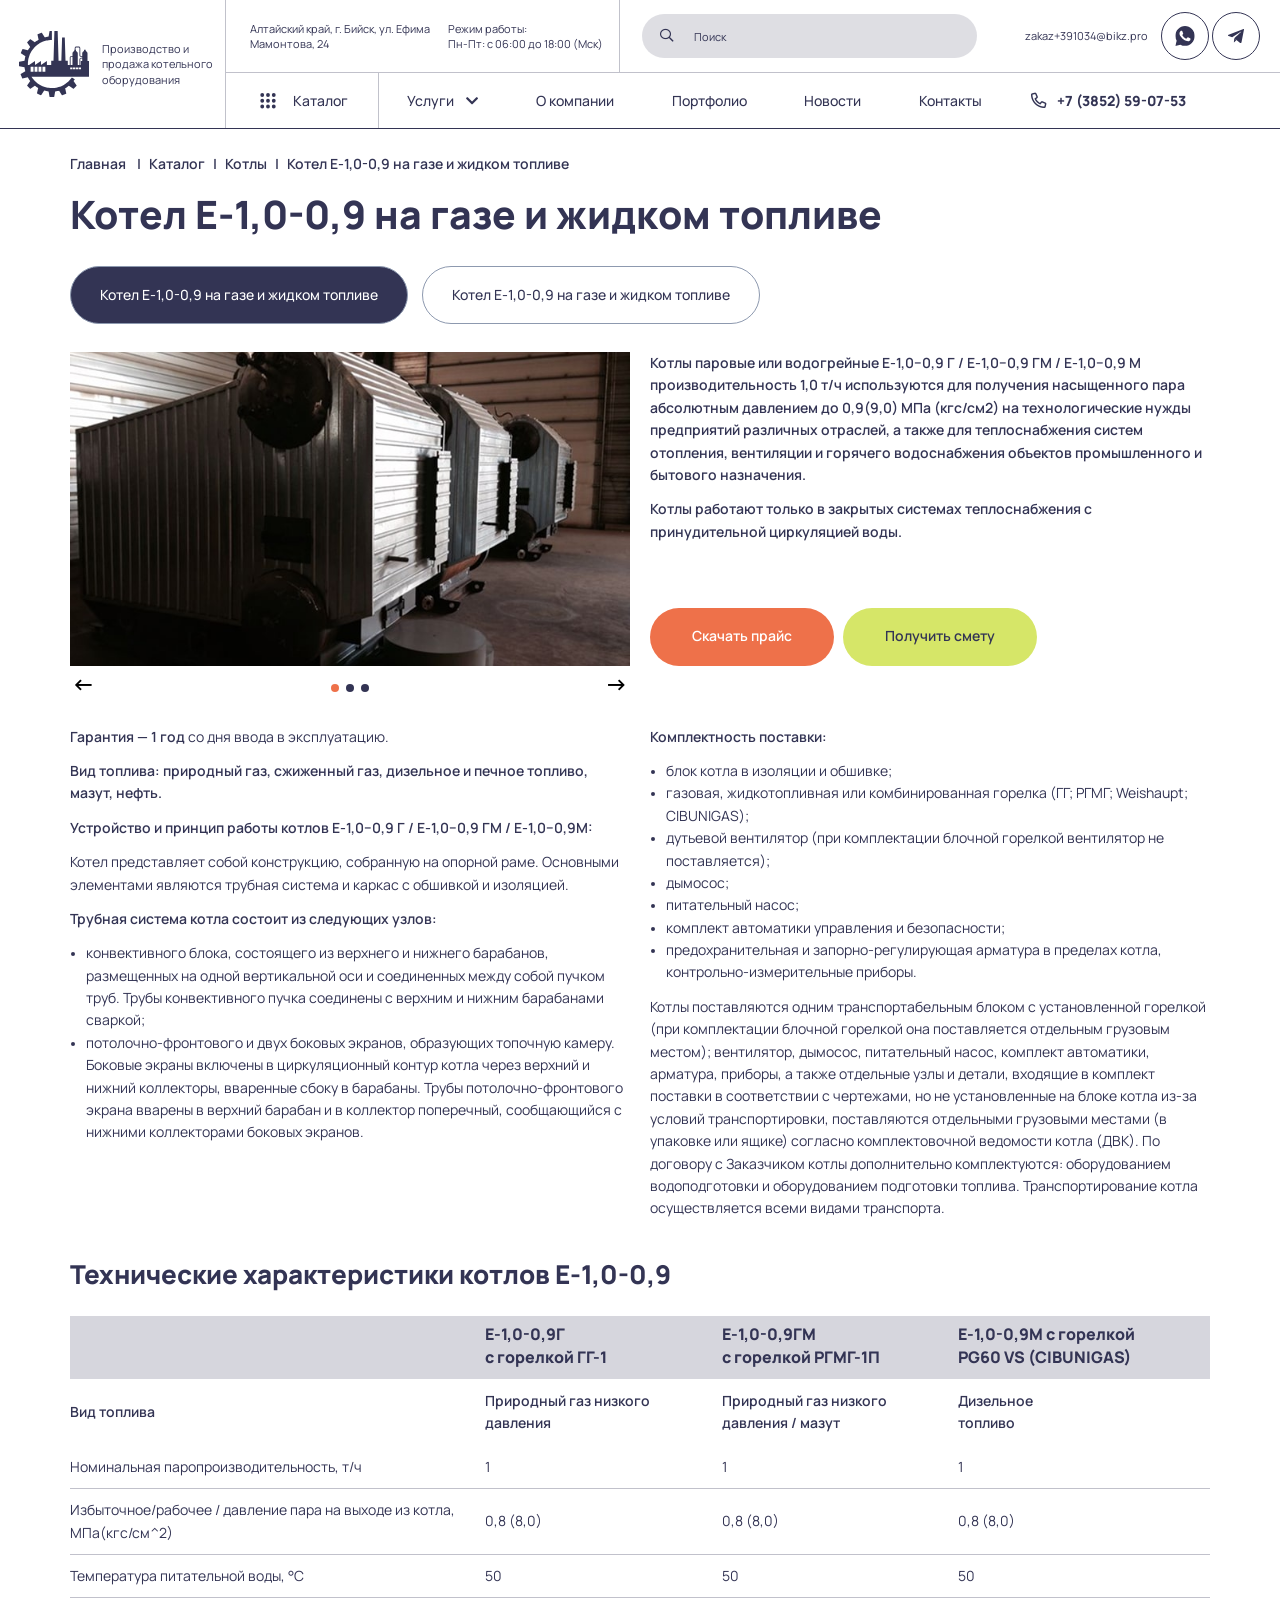
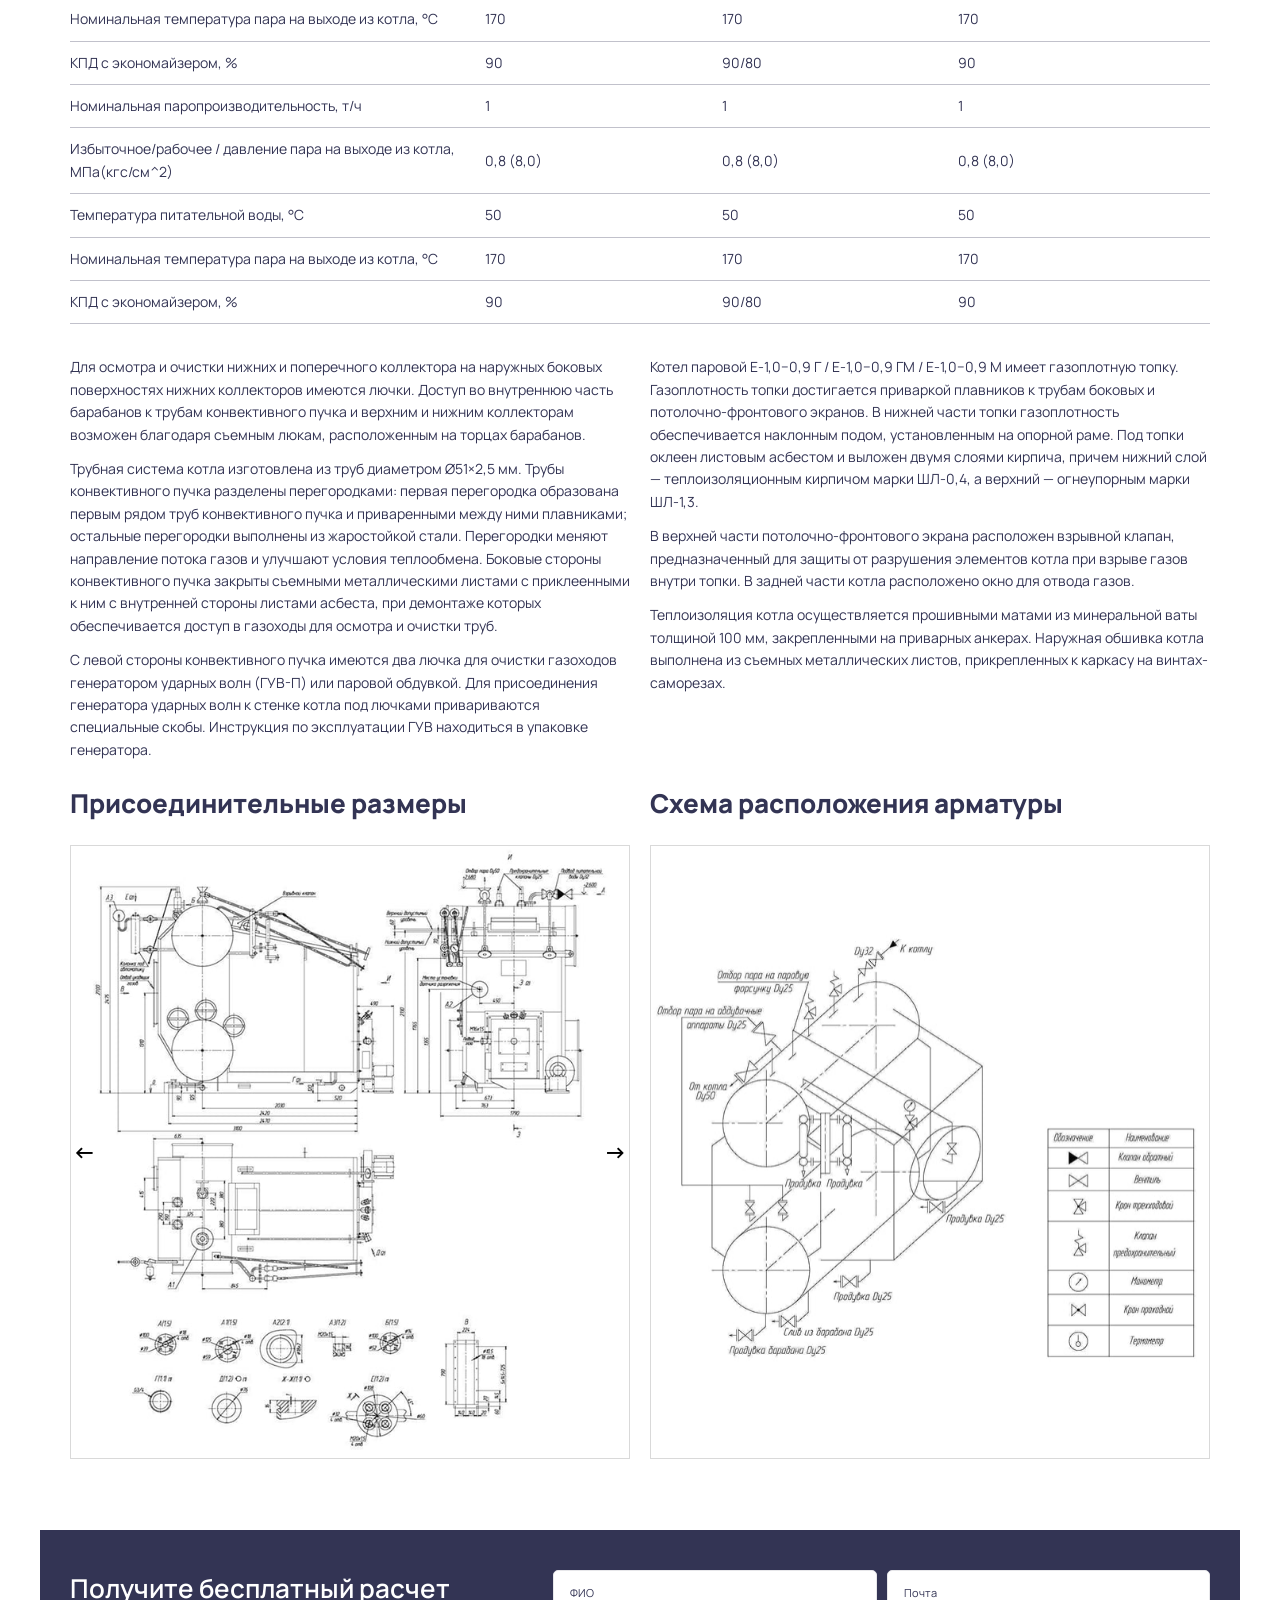
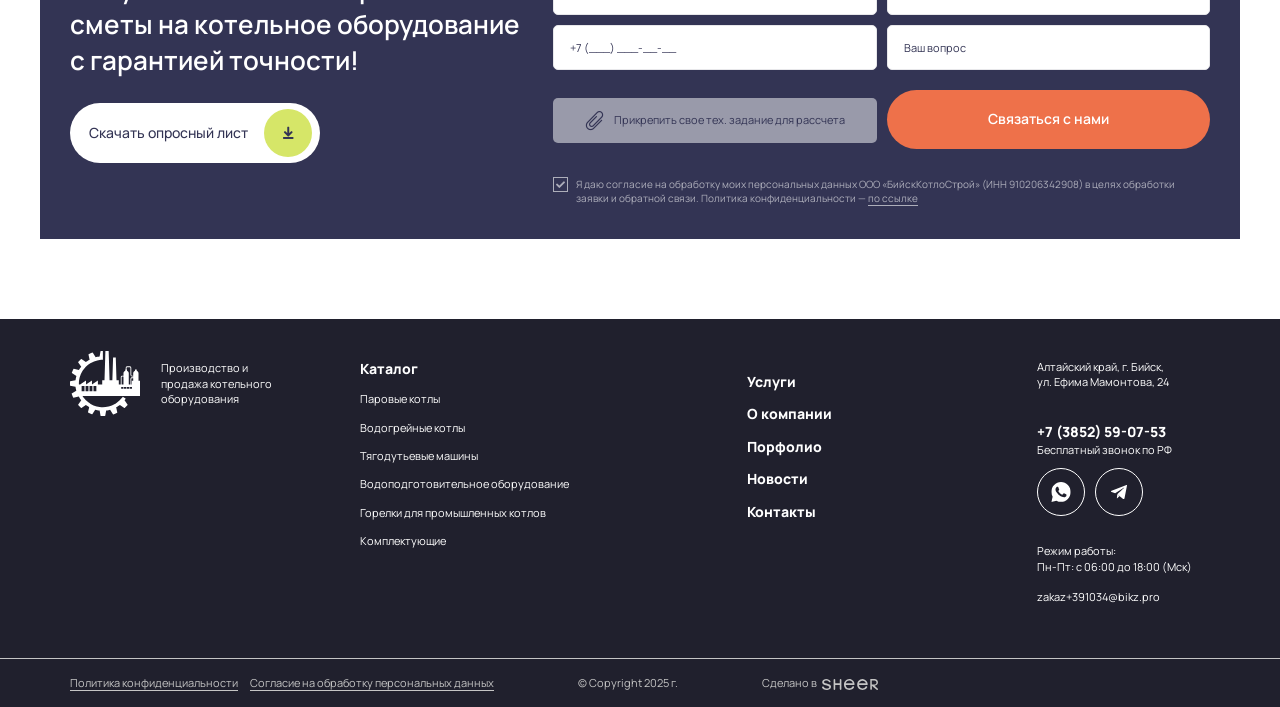
==== card.html @ 723978f2 "Add files via upload" ====
<!DOCTYPE html>
<!--[if lt IE 7]><html lang="ru" class="lt-ie9 lt-ie8 lt-ie7"><![endif]-->
<!--[if IE 7]><html lang="ru" class="lt-ie9 lt-ie8"><![endif]-->
<!--[if IE 8]><html lang="ru" class="lt-ie9"><![endif]-->
<!--[if gt IE 8]><!-->
<html lang="ru">
<!--<![endif]-->
<head>
	<meta charset="utf-8" />
	<title>Заголовок</title>
	<meta http-equiv="X-UA-Compatible" content="IE=edge" />
	<meta name="viewport" content="width=device-width, initial-scale=1, maximum-scale=1">
	<meta name="format-detection" content="telephone=no" />
	<link rel="shortcut icon" href="favicon.png" />
	<link rel="stylesheet" href="libs/bootstrap/bootstrap-grid.css" />
	<link rel="stylesheet" href="libs/fontawesome-free-5.12.0-web/css/all.min.css" />
	<link rel="stylesheet" href="libs/fancybox-master/dist/jquery.fancybox.min.css" />
	<link rel="stylesheet" href="libs/slick-1.5.9/slick/slick.css" />
	<link rel="stylesheet" href="css/fonts.css" />
	<link rel="stylesheet" href="css/main.css?ver=1.3" />
	<link rel="stylesheet" href="css/media.css?ver=1.3" />
</head>
<body>

	<div class="wrapper">

		<header class="header default">
			<div class="header__wrapper">
				<div class="sandwich">
					<div class="sw-topper"></div>
					<div class="sw-bottom"></div>
					<div class="sw-footer"></div>
				</div>
				<div class="header__logo">
					<a href="#" class="logo">
						<img src="img/logo.svg" alt="alt">
					</a>
					<div class="logo-descr">Производство и продажа котельного оборудования</div>
				</div>
				<div class="header__content">
					<div class="header__top">
						<div class="header__info">
							<div class="header__location">Алтайский край, г. Бийск, ул. Ефима Мамонтова, 24</div>
							<div class="header__time">Режим работы: <br>Пн-Пт: с 06:00 до 18:00 (Мск)</div>
						</div>
						<div class="form-search">
							<form>
								<input type="text" placeholder="Поиск" required>
								<div class="icon-search"><i class="far fa-search"></i></div>
							</form>
						</div>
						<div class="header__contacts">
							<a href="#" class="header__mail">zakaz+391034@bikz.pro</a>
							<ul class="socials-list">
								<li><a href="#" target="_blank"><img src="img/wp.svg" alt="alt"></a></li>
								<li><a href="#" target="_blank"><img src="img/tg.svg" alt="alt"></a></li>
							</ul>
						</div>
					</div>
					<div class="header__bottom">
						<div class="catalog-wrap">
							<a href="#" class="btn-catalog">
								<span class="btn-catalog__icon"></span>
								<span>Каталог</span>
							</a>
							<div class="catalog-dropdown">
								<ul>
									<li class="catalog-dropdown__haschild">
										<div class="close-dropdown"></div>
										<a href="#">Паровые котлы</a>
										<ul>
											<li class="catalog-dropdown__haschild">
												<div class="close-dropdown"></div>
												<a href="#">Паровые котлы Е-1,0-0,9</a>
												<ul>
													<li><a href="#">Котел на жидком топливе</a></li>
													<li><a href="#">Котел на каменном и буром угле</a></li>
												</ul>
											</li>
											<li class="catalog-dropdown__haschild">
												<div class="close-dropdown"></div>
												<a href="#">Паровые котлы ДСЕ</a>
												<ul>
													<li><a href="#">Котел на жидком топливе</a></li>
													<li><a href="#">Котел на каменном и буром угле</a></li>
												</ul>
											</li>
											<li class="catalog-dropdown__haschild">
												<div class="close-dropdown"></div>
												<a href="#">Паровые котлы ДЕ</a>
												<ul>
													<li><a href="#">Котел на жидком топливе</a></li>
													<li><a href="#">Котел на каменном и буром угле</a></li>
												</ul>
											</li>
											<li class="catalog-dropdown__haschild">
												<div class="close-dropdown"></div>
												<a href="#">Паровые котлы ДКВр</a>
												<ul>
													<li><a href="#">Котел на жидком топливе</a></li>
													<li><a href="#">Котел на каменном и буром угле</a></li>
												</ul>
											</li>
											<li class="catalog-dropdown__haschild">
												<div class="close-dropdown"></div>
												<a href="#">Паровые котлы КЕ</a>
												<ul>
													<li><a href="#">Котел на жидком топливе</a></li>
													<li><a href="#">Котел на каменном и буром угле</a></li>
												</ul>
											</li>
										</ul>
									</li>
									<li class="catalog-dropdown__haschild">
										<div class="close-dropdown"></div>
										<a href="#">Водогрейные котлы</a>
										<ul>
											<li class="catalog-dropdown__haschild">
												<div class="close-dropdown"></div>
												<a href="#">Водогрейные котлы Е-1,0-0,9</a>
												<ul>
													<li><a href="#">Котел на жидком топливе</a></li>
													<li><a href="#">Котел на каменном и буром угле</a></li>
												</ul>
											</li>
											<li class="catalog-dropdown__haschild">
												<div class="close-dropdown"></div>
												<a href="#">Водогрейные котлы ДСЕ</a>
												<ul>
													<li><a href="#">Котел на жидком топливе</a></li>
													<li><a href="#">Котел на каменном и буром угле</a></li>
												</ul>
											</li>
										</ul>
									</li>
									<li class="catalog-dropdown__haschild">
										<div class="close-dropdown"></div>
										<a href="#">Тягодутьевые машины</a>
										<ul>
											<li class="catalog-dropdown__haschild">
												<div class="close-dropdown"></div>
												<a href="#">Тягодутьевые машины</a>
												<ul>
													<li><a href="#">Котел на жидком топливе</a></li>
													<li><a href="#">Котел на каменном и буром угле</a></li>
												</ul>
											</li>
											<li class="catalog-dropdown__haschild">
												<div class="close-dropdown"></div>
												<a href="#">Тягодутьевые машины</a>
												<ul>
													<li><a href="#">Котел на жидком топливе</a></li>
													<li><a href="#">Котел на каменном и буром угле</a></li>
												</ul>
											</li>
										</ul>
									</li>
									<li class="catalog-dropdown__haschild">
										<div class="close-dropdown"></div>
										<a href="#">Водоподготовительное оборудование</a>
										<ul>
											<li class="catalog-dropdown__haschild">
												<div class="close-dropdown"></div>
												<a href="#">Водоподготовительное оборудование</a>
												<ul>
													<li><a href="#">Котел на жидком топливе</a></li>
													<li><a href="#">Котел на каменном и буром угле</a></li>
												</ul>
											</li>
											<li class="catalog-dropdown__haschild">
												<div class="close-dropdown"></div>
												<a href="#">Водоподготовительное оборудование</a>
												<ul>
													<li><a href="#">Котел на жидком топливе</a></li>
													<li><a href="#">Котел на каменном и буром угле</a></li>
												</ul>
											</li>
										</ul>
									</li>
									<li class="catalog-dropdown__haschild">
										<div class="close-dropdown"></div>
										<a href="#">Горелки для промышленных котлов</a>
										<ul>
											<li class="catalog-dropdown__haschild">
												<div class="close-dropdown"></div>
												<a href="#">Горелки для промышленных котлов</a>
												<ul>
													<li><a href="#">Котел на жидком топливе</a></li>
													<li><a href="#">Котел на каменном и буром угле</a></li>
												</ul>
											</li>
											<li class="catalog-dropdown__haschild">
												<div class="close-dropdown"></div>
												<a href="#">Горелки для промышленных котлов</a>
												<ul>
													<li><a href="#">Котел на жидком топливе</a></li>
													<li><a href="#">Котел на каменном и буром угле</a></li>
												</ul>
											</li>
										</ul>
									</li>
									<li class="catalog-dropdown__haschild">
										<div class="close-dropdown"></div>
										<a href="#">Котельно-вспомогательное оборудование</a>
										<ul>
											<li class="catalog-dropdown__haschild">
												<div class="close-dropdown"></div>
												<a href="#">Котельно-вспомогательное оборудование</a>
												<ul>
													<li><a href="#">Котел на жидком топливе</a></li>
													<li><a href="#">Котел на каменном и буром угле</a></li>
												</ul>
											</li>
											<li class="catalog-dropdown__haschild">
												<div class="close-dropdown"></div>
												<a href="#">Котельно-вспомогательное оборудование</a>
												<ul>
													<li><a href="#">Котел на жидком топливе</a></li>
													<li><a href="#">Котел на каменном и буром угле</a></li>
												</ul>
											</li>
										</ul>
									</li>
								</ul>
							</div>
						</div>
						<nav class="menu">
							<ul>
								<li class="menu__haschild">
									<a href="#">Услуги</a>
									<i class="fas fa-chevron-down"></i>
									<ul>
										<li><a href="#">Проектирование</a></li>
										<li><a href="#">Монтажные работы</a></li>
										<li><a href="#">Обмуровочные работы</a></li>
										<li><a href="#">Монтаж и наладка КИПиА</a></li>
										<li><a href="#">Пусконаладочные работы</a></li>
									</ul>
								</li>
								<li><a href="#">О компании</a></li>
								<li><a href="#">Портфолио</a></li>
								<li><a href="#">Новости</a></li>
								<li><a href="#">Контакты</a></li>
							</ul>
						</nav>
						<div class="header__phone">
							<a href="tel:+73852590753"><i class="far fa-phone-alt"></i> +7 (3852) 59-07-53</a>
						</div>
					</div>
				</div>
				<a href="tel:+73852590753" class="phone-mob"><i class="far fa-phone-alt"></i></a>
			</div>
			<div class="menu-overlay"></div>
		</header>

		<section class="page-card">
			<div class="container">
				<ul class="breadcrumbs">
					<li><a href="#">Главная </a></li>
					<li><a href="#">Каталог</a></li>
					<li><a href="#">Котлы</a></li>
					<li>Котел Е-1,0-0,9 на газе и жидком топливе</li>
				</ul>
				<h1 class="title-section">Котел Е-1,0-0,9 на газе и жидком топливе</h1>
				<ul class="tabs">
					<li class="active"><a href="#tab_card1">Котел Е-1,0-0,9 на газе и жидком топливе</a></li>
					<li><a href="#tab_card2">Котел Е-1,0-0,9 на газе и жидком топливе</a></li>
				</ul>
				<div class="tab-container">
					<div class="tab-pane" id="tab_card1">
						<div class="row">
							<div class="col-lg-6">
								<div class="slider-card">
									<div>
										<a href="img/card1.jpg" class="image-card fancybox" data-fancybox="card">
											<img src="img/card1.jpg" alt="alt">
										</a>
									</div>
									<div>
										<a href="img/card1.jpg" class="image-card fancybox" data-fancybox="card">
											<img src="img/card1.jpg" alt="alt">
										</a>
									</div>
									<div>
										<a href="img/card1.jpg" class="image-card fancybox" data-fancybox="card">
											<img src="img/card1.jpg" alt="alt">
										</a>
									</div>
								</div>
							</div>
							<div class="col-lg-6">
								<div class="card-content">
									<p>Котлы паровые или водогрейные Е-1,0−0,9 Г / Е-1,0−0,9 ГМ / Е-1,0−0,9 М производительность 1,0 т/ч используются для получения насыщенного пара абсолютным давлением до 0,9(9,0) МПа (кгс/см2) на технологические нужды предприятий различных отраслей, а также для теплоснабжения систем отопления, вентиляции и горячего водоснабжения объектов промышленного и бытового назначения.</p>
									<p>Котлы работают только в закрытых системах теплоснабжения с принудительной циркуляцией воды.</p>
									<div class="card-buttons">
										<a href="#" class="btn-main">Скачать прайс</a>
										<a href="#modal-estimate" class="btn-main btn-main_primary fancybox">Получить смету</a>
									</div>
								</div>
							</div>
						</div>
						<div class="card-about">
							<div class="row">
								<div class="col-lg-6">
									<p><strong>Гарантия — 1 год</strong> со дня ввода в эксплуатацию.</p>
									<p><strong>Вид топлива: природный газ, сжиженный газ, дизельное и печное топливо, мазут, нефть.</strong></p>
									<p><strong>Устройство и принцип работы котлов Е-1,0−0,9 Г / Е-1,0−0,9 ГМ / Е-1,0−0,9М:</strong></p>
									<p>Котел представляет собой конструкцию, собранную на опорной раме. Основными элементами являются трубная система и каркас с обшивкой и изоляцией.</p>
									<p><strong>Трубная система котла состоит из следующих узлов:</strong></p>
									<ul>
										<li>конвективного блока, состоящего из верхнего и нижнего барабанов, размещенных на одной вертикальной оси и соединенных между собой пучком труб. Трубы конвективного пучка соединены с верхним и нижним барабанами сваркой;</li>
										<li>потолочно-фронтового и двух боковых экранов, образующих топочную камеру. Боковые экраны включены в циркуляционный контур котла через верхний и нижний коллекторы, вваренные сбоку в барабаны. Трубы потолочно-фронтового экрана вварены в верхний барабан и в коллектор поперечный, сообщающийся с нижними коллекторами боковых экранов.</li>
									</ul>
								</div>
								<div class="col-lg-6">
									<p><strong>Комплектность поставки:</strong></p>
									<ul>
										<li>блок котла в изоляции и обшивке;</li>
										<li>газовая, жидкотопливная или комбинированная горелка (ГГ; РГМГ; Weishaupt; CIBUNIGAS);</li>
										<li>дутьевой вентилятор (при комплектации блочной горелкой вентилятор не поставляется);</li>
										<li>дымосос;</li>
										<li>питательный насос;</li>
										<li>комплект автоматики управления и безопасности;</li>
										<li>предохранительная и запорно-регулирующая арматура в пределах котла, контрольно-измерительные приборы.</li>
									</ul>
									<p>Котлы поставляются одним транспортабельным блоком с установленной горелкой (при комплектации блочной горелкой она поставляется отдельным грузовым местом); вентилятор, дымосос, питательный насос, комплект автоматики, арматура, приборы, а также отдельные узлы и детали, входящие в комплект поставки в соответствии с чертежами, но не установленные на блоке котла из-за условий транспортировки, поставляются отдельными грузовыми местами (в упаковке или ящике) согласно комплектовочной ведомости котла (ДВК). По договору с Заказчиком котлы дополнительно комплектуются: оборудованием водоподготовки и оборудованием подготовки топлива. Транспортирование котла осуществляется всеми видами транспорта.</p>
								</div>
							</div>
							<h3 class="title-middle">Технические характеристики котлов Е-1,0-0,9</h3>
							<div class="table-main">
								<table>
									<thead>
										<tr>
											<th></th>
											<th>Е-1,0-0,9Г <br>с горелкой ГГ-1</th>
											<th>Е-1,0-0,9ГМ <br>с горелкой РГМГ-1П</th>
											<th>Е-1,0-0,9М с горелкой <br>PG60 VS (CIBUNIGAS)</th>
										</tr>
										<tr>
											<th>Вид топлива</th>
											<th>Природный газ низкого <br>давления</th>
											<th>Природный газ низкого <br>давления / мазут</th>
											<th>Дизельное <br>топливо</th>
										</tr>
									</thead>
									<tbody>
										<tr>
											<td>Номинальная паропроизводительность, т/ч</td>
											<td>1</td>
											<td>1</td>
											<td>1</td>
										</tr>
										<tr>
											<td>Избыточное/рабочее / давление пара на выходе из котла, МПа(кгс/см^2)</td>
											<td>0,8 (8,0)</td>
											<td>0,8 (8,0)</td>
											<td>0,8 (8,0)</td>
										</tr>
										<tr>
											<td>Температура питательной воды, °С</td>
											<td>50</td>
											<td>50</td>
											<td>50</td>
										</tr>
										<tr>
											<td>Номинальная температура пара на выходе из котла, °С</td>
											<td>170</td>
											<td>170</td>
											<td>170</td>
										</tr>
										<tr>
											<td>КПД с экономайзером, %</td>
											<td>90</td>
											<td>90/80</td>
											<td>90</td>
										</tr>
										<tr>
											<td>Номинальная паропроизводительность, т/ч</td>
											<td>1</td>
											<td>1</td>
											<td>1</td>
										</tr>
										<tr>
											<td>Избыточное/рабочее / давление пара на выходе из котла, МПа(кгс/см^2)</td>
											<td>0,8 (8,0)</td>
											<td>0,8 (8,0)</td>
											<td>0,8 (8,0)</td>
										</tr>
										<tr>
											<td>Температура питательной воды, °С</td>
											<td>50</td>
											<td>50</td>
											<td>50</td>
										</tr>
										<tr>
											<td>Номинальная температура пара на выходе из котла, °С</td>
											<td>170</td>
											<td>170</td>
											<td>170</td>
										</tr>
										<tr>
											<td>КПД с экономайзером, %</td>
											<td>90</td>
											<td>90/80</td>
											<td>90</td>
										</tr>
									</tbody>
								</table>
							</div>
							<div class="text-columns">
								<p>Для осмотра и очистки нижних и поперечного коллектора на наружных боковых поверхностях нижних коллекторов имеются лючки. Доступ во внутреннюю часть барабанов к трубам конвективного пучка и верхним и нижним коллекторам возможен благодаря съемным люкам, расположенным на торцах барабанов.</p>
								<p>Трубная система котла изготовлена из труб диаметром Ø51×2,5 мм. Трубы конвективного пучка разделены перегородками: первая перегородка образована первым рядом труб конвективного пучка и приваренными между ними плавниками; остальные перегородки выполнены из жаростойкой стали. Перегородки меняют направление потока газов и улучшают условия теплообмена. Боковые стороны конвективного пучка закрыты съемными металлическими листами с приклеенными к ним с внутренней стороны листами асбеста, при демонтаже которых обеспечивается доступ в газоходы для осмотра и очистки труб.</p>
								<p>С левой стороны конвективного пучка имеются два лючка для очистки газоходов генератором ударных волн (ГУВ-П) или паровой обдувкой. Для присоединения генератора ударных волн к стенке котла под лючками привариваются специальные скобы. Инструкция по эксплуатации ГУВ находиться в упаковке генератора.</p>
								<p>Котел паровой Е-1,0−0,9 Г / Е-1,0−0,9 ГМ / Е-1,0−0,9 М имеет газоплотную топку. Газоплотность топки достигается приваркой плавников к трубам боковых и потолочно-фронтового экранов. В нижней части топки газоплотность обеспечивается наклонным подом, установленным на опорной раме. Под топки оклеен листовым асбестом и выложен двумя слоями кирпича, причем нижний слой — теплоизоляционным кирпичом марки ШЛ-0,4, а верхний — огнеупорным марки ШЛ-1,3.</p>
								<p>В верхней части потолочно-фронтового экрана расположен взрывной клапан, предназначенный для защиты от разрушения элементов котла при взрыве газов внутри топки. В задней части котла расположено окно для отвода газов.</p>
								<p>Теплоизоляция котла осуществляется прошивными матами из минеральной ваты толщиной 100 мм, закрепленными на приварных анкерах. Наружная обшивка котла выполнена из съемных металлических листов, прикрепленных к каркасу на винтах-саморезах.</p>
							</div>
							<div class="row">
								<div class="col-lg-6">
									<h2 class="title-middle">Присоединительные размеры</h2>
									<div class="slider-images">
										<div>
											<a href="img/slide_card1.jpg" class="slider-images__item fancybox" data-fancybox="images1">
												<img src="img/slide_card1.jpg" alt="alt">
											</a>
										</div>
										<div>
											<a href="img/slide_card1.jpg" class="slider-images__item fancybox" data-fancybox="images1">
												<img src="img/slide_card1.jpg" alt="alt">
											</a>
										</div>
										<div>
											<a href="img/slide_card1.jpg" class="slider-images__item fancybox" data-fancybox="images1">
												<img src="img/slide_card1.jpg" alt="alt">
											</a>
										</div>
									</div>
								</div>
								<div class="col-lg-6">
									<h2 class="title-middle">Схема расположения арматуры</h2>
									<div class="slider-images">
										<div>
											<a href="img/slide_card2.jpg" class="slider-images__item fancybox" data-fancybox="images2">
												<img src="img/slide_card2.jpg" alt="alt">
											</a>
										</div>
									</div>
								</div>
							</div>
						</div>
					</div>
					<div class="tab-pane" id="tab_card2">
						<div class="row">
							<div class="col-lg-6">
								<div class="slider-card">
									<div>
										<a href="img/card1.jpg" class="image-card fancybox" data-fancybox="card">
											<img src="img/card1.jpg" alt="alt">
										</a>
									</div>
									<div>
										<a href="img/card1.jpg" class="image-card fancybox" data-fancybox="card">
											<img src="img/card1.jpg" alt="alt">
										</a>
									</div>
									<div>
										<a href="img/card1.jpg" class="image-card fancybox" data-fancybox="card">
											<img src="img/card1.jpg" alt="alt">
										</a>
									</div>
								</div>
							</div>
							<div class="col-lg-6">
								<div class="card-content">
									<p>Котлы паровые или водогрейные Е-1,0−0,9 Г / Е-1,0−0,9 ГМ / Е-1,0−0,9 М производительность 1,0 т/ч используются для получения насыщенного пара абсолютным давлением до 0,9(9,0) МПа (кгс/см2) на технологические нужды предприятий различных отраслей, а также для теплоснабжения систем отопления, вентиляции и горячего водоснабжения объектов промышленного и бытового назначения.</p>
									<p>Котлы работают только в закрытых системах теплоснабжения с принудительной циркуляцией воды.</p>
									<div class="card-buttons">
										<a href="#" class="btn-main">Скачать прайс</a>
										<a href="#modal-callback" class="btn-main btn-main_primary fancybox">Получить смету</a>
									</div>
								</div>
							</div>
						</div>
						<div class="card-about">
							<div class="row">
								<div class="col-lg-6">
									<p><strong>Гарантия — 1 год</strong> со дня ввода в эксплуатацию.</p>
									<p><strong>Вид топлива: природный газ, сжиженный газ, дизельное и печное топливо, мазут, нефть.</strong></p>
									<p><strong>Устройство и принцип работы котлов Е-1,0−0,9 Г / Е-1,0−0,9 ГМ / Е-1,0−0,9М:</strong></p>
									<p>Котел представляет собой конструкцию, собранную на опорной раме. Основными элементами являются трубная система и каркас с обшивкой и изоляцией.</p>
									<p><strong>Трубная система котла состоит из следующих узлов:</strong></p>
									<ul>
										<li>конвективного блока, состоящего из верхнего и нижнего барабанов, размещенных на одной вертикальной оси и соединенных между собой пучком труб. Трубы конвективного пучка соединены с верхним и нижним барабанами сваркой;</li>
										<li>потолочно-фронтового и двух боковых экранов, образующих топочную камеру. Боковые экраны включены в циркуляционный контур котла через верхний и нижний коллекторы, вваренные сбоку в барабаны. Трубы потолочно-фронтового экрана вварены в верхний барабан и в коллектор поперечный, сообщающийся с нижними коллекторами боковых экранов.</li>
									</ul>
								</div>
								<div class="col-lg-6">
									<p><strong>Комплектность поставки:</strong></p>
									<ul>
										<li>блок котла в изоляции и обшивке;</li>
										<li>газовая, жидкотопливная или комбинированная горелка (ГГ; РГМГ; Weishaupt; CIBUNIGAS);</li>
										<li>дутьевой вентилятор (при комплектации блочной горелкой вентилятор не поставляется);</li>
										<li>дымосос;</li>
										<li>питательный насос;</li>
										<li>комплект автоматики управления и безопасности;</li>
										<li>предохранительная и запорно-регулирующая арматура в пределах котла, контрольно-измерительные приборы.</li>
									</ul>
									<p>Котлы поставляются одним транспортабельным блоком с установленной горелкой (при комплектации блочной горелкой она поставляется отдельным грузовым местом); вентилятор, дымосос, питательный насос, комплект автоматики, арматура, приборы, а также отдельные узлы и детали, входящие в комплект поставки в соответствии с чертежами, но не установленные на блоке котла из-за условий транспортировки, поставляются отдельными грузовыми местами (в упаковке или ящике) согласно комплектовочной ведомости котла (ДВК). По договору с Заказчиком котлы дополнительно комплектуются: оборудованием водоподготовки и оборудованием подготовки топлива. Транспортирование котла осуществляется всеми видами транспорта.</p>
								</div>
							</div>
							<h3 class="title-middle">Технические характеристики котлов Е-1,0-0,9</h3>
							<div class="table-main">
								<table>
									<thead>
										<tr>
											<th></th>
											<th>Е-1,0-0,9Г <br>с горелкой ГГ-1</th>
											<th>Е-1,0-0,9ГМ <br>с горелкой РГМГ-1П</th>
											<th>Е-1,0-0,9М с горелкой <br>PG60 VS (CIBUNIGAS)</th>
										</tr>
										<tr>
											<th>Вид топлива</th>
											<th>Природный газ низкого <br>давления</th>
											<th>Природный газ низкого <br>давления / мазут</th>
											<th>Дизельное <br>топливо</th>
										</tr>
									</thead>
									<tbody>
										<tr>
											<td>Номинальная паропроизводительность, т/ч</td>
											<td>1</td>
											<td>1</td>
											<td>1</td>
										</tr>
										<tr>
											<td>Избыточное/рабочее / давление пара на выходе из котла, МПа(кгс/см^2)</td>
											<td>0,8 (8,0)</td>
											<td>0,8 (8,0)</td>
											<td>0,8 (8,0)</td>
										</tr>
										<tr>
											<td>Температура питательной воды, °С</td>
											<td>50</td>
											<td>50</td>
											<td>50</td>
										</tr>
										<tr>
											<td>Номинальная температура пара на выходе из котла, °С</td>
											<td>170</td>
											<td>170</td>
											<td>170</td>
										</tr>
										<tr>
											<td>КПД с экономайзером, %</td>
											<td>90</td>
											<td>90/80</td>
											<td>90</td>
										</tr>
										<tr>
											<td>Номинальная паропроизводительность, т/ч</td>
											<td>1</td>
											<td>1</td>
											<td>1</td>
										</tr>
										<tr>
											<td>Избыточное/рабочее / давление пара на выходе из котла, МПа(кгс/см^2)</td>
											<td>0,8 (8,0)</td>
											<td>0,8 (8,0)</td>
											<td>0,8 (8,0)</td>
										</tr>
										<tr>
											<td>Температура питательной воды, °С</td>
											<td>50</td>
											<td>50</td>
											<td>50</td>
										</tr>
										<tr>
											<td>Номинальная температура пара на выходе из котла, °С</td>
											<td>170</td>
											<td>170</td>
											<td>170</td>
										</tr>
										<tr>
											<td>КПД с экономайзером, %</td>
											<td>90</td>
											<td>90/80</td>
											<td>90</td>
										</tr>
									</tbody>
								</table>
							</div>
							<div class="text-columns">
								<p>Для осмотра и очистки нижних и поперечного коллектора на наружных боковых поверхностях нижних коллекторов имеются лючки. Доступ во внутреннюю часть барабанов к трубам конвективного пучка и верхним и нижним коллекторам возможен благодаря съемным люкам, расположенным на торцах барабанов.</p>
								<p>Трубная система котла изготовлена из труб диаметром Ø51×2,5 мм. Трубы конвективного пучка разделены перегородками: первая перегородка образована первым рядом труб конвективного пучка и приваренными между ними плавниками; остальные перегородки выполнены из жаростойкой стали. Перегородки меняют направление потока газов и улучшают условия теплообмена. Боковые стороны конвективного пучка закрыты съемными металлическими листами с приклеенными к ним с внутренней стороны листами асбеста, при демонтаже которых обеспечивается доступ в газоходы для осмотра и очистки труб.</p>
								<p>С левой стороны конвективного пучка имеются два лючка для очистки газоходов генератором ударных волн (ГУВ-П) или паровой обдувкой. Для присоединения генератора ударных волн к стенке котла под лючками привариваются специальные скобы. Инструкция по эксплуатации ГУВ находиться в упаковке генератора.</p>
								<p>Котел паровой Е-1,0−0,9 Г / Е-1,0−0,9 ГМ / Е-1,0−0,9 М имеет газоплотную топку. Газоплотность топки достигается приваркой плавников к трубам боковых и потолочно-фронтового экранов. В нижней части топки газоплотность обеспечивается наклонным подом, установленным на опорной раме. Под топки оклеен листовым асбестом и выложен двумя слоями кирпича, причем нижний слой — теплоизоляционным кирпичом марки ШЛ-0,4, а верхний — огнеупорным марки ШЛ-1,3.</p>
								<p>В верхней части потолочно-фронтового экрана расположен взрывной клапан, предназначенный для защиты от разрушения элементов котла при взрыве газов внутри топки. В задней части котла расположено окно для отвода газов.</p>
								<p>Теплоизоляция котла осуществляется прошивными матами из минеральной ваты толщиной 100 мм, закрепленными на приварных анкерах. Наружная обшивка котла выполнена из съемных металлических листов, прикрепленных к каркасу на винтах-саморезах.</p>
							</div>
							<div class="row">
								<div class="col-lg-6">
									<h2 class="title-middle">Присоединительные размеры</h2>
									<div class="slider-images">
										<div>
											<a href="img/slide_card1.jpg" class="slider-images__item fancybox" data-fancybox="images1">
												<img src="img/slide_card1.jpg" alt="alt">
											</a>
										</div>
										<div>
											<a href="img/slide_card1.jpg" class="slider-images__item fancybox" data-fancybox="images1">
												<img src="img/slide_card1.jpg" alt="alt">
											</a>
										</div>
										<div>
											<a href="img/slide_card1.jpg" class="slider-images__item fancybox" data-fancybox="images1">
												<img src="img/slide_card1.jpg" alt="alt">
											</a>
										</div>
									</div>
								</div>
								<div class="col-lg-6">
									<h2 class="title-middle">Схема расположения арматуры</h2>
									<div class="slider-images">
										<div>
											<a href="img/slide_card2.jpg" class="slider-images__item fancybox" data-fancybox="images2">
												<img src="img/slide_card2.jpg" alt="alt">
											</a>
										</div>
									</div>
								</div>
							</div>
						</div>
					</div>
				</div>
			</div>
		</section>

		<section class="consultation-form consultation-form_page">
			<div class="container">
				<div class="row">
					<div class="col-lg-5">
						<h2 class="title-middle">Получите бесплатный расчет сметы на котельное оборудование с гарантией точности!</h2>
						<div class="btn-wrap">
							<div class="btn-main btn-main_custom">
								<span>Скачать опросный лист</span>
								<span class="btn-main__icon"><i class="fas fa-arrow-to-bottom"></i></span>
							</div>
							<div class="btn-popup">
								<ul class="btn-popup__list">
									<li><a href="#">Опросный лист категория1</a></li>
									<li><a href="#">Опросный лист категория2</a></li>
									<li><a href="#">Опросный лист категория3</a></li>
									<li><a href="#">Опросный лист категория4</a></li>
								</ul>
							</div>
						</div>
					</div>
					<div class="col-lg-7">
						<form>
							<div class="row">
								<div class="col-md-6">
									<div class="item-form">
										<input type="text" placeholder="ФИО" required>
									</div>
								</div>
								<div class="col-md-6">
									<div class="item-form">
										<input type="email" placeholder="Почта" inputmode="email" required>
									</div>
								</div>
								<div class="col-md-6">
									<div class="item-form">
										<input type="tel" placeholder="+7 (___) ___-__-__" class="input-phone" inputmode="tel" required>
									</div>
								</div>
								<div class="col-md-6">
									<div class="item-form">
										<input type="text" placeholder="Ваш вопрос" required>
									</div>
								</div>
								<div class="col-md-6 align-self-center">
									<div class="file-upload">
										<label><input type="file" name="file"><i class="fal fa-paperclip"></i> Прикрепить свое тех. задание для рассчета</label>
										<div class="name-upload"></div>
									</div>
								</div>
								<div class="col-md-6">
									<input type="submit" value="Связаться с нами" class="btn-main">
								</div>
								<div class="col-12">
									<div class="checkbox">
										<label>
											<input type="checkbox" required checked />
											<span>Я даю согласие на обработку моих персональных данных ООО «БийскКотлоСтрой» (ИНН 910206342908) в целях обработки заявки и обратной связи. Политика конфиденциальности — <a href="#">по ссылке</a></span>
										</label>
									</div>
								</div>
							</div>
						</form>
					</div>
				</div>
			</div>
		</section>

		<footer class="footer">
			<div class="container">
				<div class="row">
					<div class="col-lg-3">
						<div class="footer__logo">
							<a href="#" class="logo">
								<img src="img/logo2.svg" alt="alt">
							</a>
							<div class="logo-descr">Производство и продажа котельного оборудования</div>
						</div>
					</div>
					<div class="col-lg-4 col-6">
						<div class="footer__title">Каталог</div>
						<ul class="footer__nav">
							<li><a href="#">Паровые котлы</a></li>
							<li><a href="#">Водогрейные котлы</a></li>
							<li><a href="#">Тягодутьевые машины</a></li>
							<li><a href="#">Водоподготовительное оборудование</a></li>
							<li><a href="#">Горелки для промышленных котлов</a></li>
							<li><a href="#">Комплектующие</a></li>
						</ul>
					</div>
					<div class="col-lg-3 col-6">
						<ul class="footer__nav footer__nav_big">
							<li><a href="#">Услуги</a></li>
							<li><a href="#">О компании</a></li>
							<li><a href="#">Порфолио</a></li>
							<li><a href="#">Новости</a></li>
							<li><a href="#">Контакты</a></li>
						</ul>
					</div>
					<div class="col-lg-2">
						<div class="footer__location">Алтайский край, г. Бийск, <br>ул. Ефима Мамонтова, 24</div>
						<a href="tel:+73852590753" class="footer__phone">+7 (3852) 59-07-53</a>
						<p>Бесплатный звонок по РФ</p>
						<ul class="socials-list">
							<li><a href="#" target="_blank"><img src="img/wp.svg" alt="alt"></a></li>
							<li><a href="#" target="_blank"><img src="img/tg.svg" alt="alt"></a></li>
						</ul>
						<div class="footer__time">Режим работы: <br>Пн-Пт: с 06:00 до 18:00 (Мск)</div>
						<a href="mailto:zakaz+391034@bikz.pro" class="footer__email">zakaz+391034@bikz.pro</a>
					</div>
				</div>
			</div>
			<div class="footer__bottom">
				<div class="container">
					<div class="footer__wrapper">
						<div class="footer__links">
							<a href="#">Политика конфиденциальности</a>
							<a href="#">Согласие на обработку персональных данных</a>
						</div>
						<div class="copyright">© Copyright 2025 г.</div>
						<div class="create">Сделано в <a href="#" target="_blank"><img src="img/sheer.svg" alt="alt"></a></div>
					</div>
				</div>
			</div>
		</footer>
		<div class="scroll-top default"><i class="far fa-long-arrow-up"></i></div>
		
	</div>

	<div id="modal-callback" class="modal-block">
		<div class="modal-wrap">
			<h2 class="title-middle">Остались вопросы? <br>Мы свяжемся с вами</h2>
			<form>
				<div class="item-form">
					<input type="text" placeholder="ФИО" required>
				</div>
				<div class="item-form">
					<input type="email" placeholder="Почта" inputmode="email" required>
				</div>
				<div class="item-form">
					<input type="tel" placeholder="+7 (___) ___-__-__" class="input-phone" inputmode="tel" required>
				</div>
				<div class="item-form">
					<input type="text" placeholder="Ваш вопрос" required>
				</div>
				<input type="submit" value="Отправить" class="btn-main">
				<div class="checkbox">
					<label>
						<input type="checkbox" required checked />
						<span>Я даю согласие на обработку моих персональных данных ООО «БийскКотлоСтрой» (ИНН 910206342908) в целях обработки заявки и обратной связи. Политика конфиденциальности — <a href="#">по ссылке</a></span>
					</label>
				</div>
			</form>
		</div>
	</div>

	<div id="modal-estimate" class="modal-block">
		<div class="modal-wrap">
			<h2 class="title-middle">Получить смету</h2>
			<form>
				<div class="item-form">
					<input type="text" placeholder="ФИО" required>
				</div>
				<div class="item-form">
					<input type="email" placeholder="Почта" inputmode="email" required>
				</div>
				<div class="item-form">
					<input type="tel" placeholder="+7 (___) ___-__-__" class="input-phone" inputmode="tel" required>
				</div>
				<div class="item-form">
					<input type="text" placeholder="Ваш вопрос" required>
				</div>
				<input type="submit" value="Отправить" class="btn-main">
				<div class="checkbox">
					<label>
						<input type="checkbox" required checked />
						<span>Я даю согласие на обработку моих персональных данных ООО «БийскКотлоСтрой» (ИНН 910206342908) в целях обработки заявки и обратной связи. Политика конфиденциальности — <a href="#">по ссылке</a></span>
					</label>
				</div>
			</form>
		</div>
	</div>


	<script src="libs/jquery/jquery-3.6.0.min.js"></script>
	<script src="libs/fancybox-master/dist/jquery.fancybox.min.js"></script>
	<script src="libs/slick-1.5.9/slick/slick.min.js"></script>
	<script src="libs/mask/jquery.maskedinput.js"></script>
	<script src="libs/jQueryFormStyler-master/jquery.formstyler.min.js"></script>
	<script src="js/common.js?ver=1.3"></script>
	<!-- Yandex.Metrika counter --><!-- /Yandex.Metrika counter -->
	<!-- Google Analytics counter --><!-- /Google Analytics counter -->
</body>
</html>
---- css/fonts.css ----
@font-face {
    font-family: 'Manrope';
    src: local('Manrope  Thin'), local('Manrope--Thin'),
        url('../fonts/Manrope-Thin.woff2') format('woff2'),
        url('../fonts/Manrope-Thin.woff') format('woff'),
        url('../fonts/Manrope-Thin.ttf') format('truetype');
    font-weight: 100;
    font-style: normal;
  }
@font-face {
    font-family: 'Manrope';
    src: local('Manrope  Light'), local('Manrope--Light'),
        url('../fonts/Manrope-Light.woff2') format('woff2'),
        url('../fonts/Manrope-Light.woff') format('woff'),
        url('../fonts/Manrope-Light.ttf') format('truetype');
    font-weight: 300;
    font-style: normal;
  }
@font-face {
    font-family: 'Manrope';
    src: local('Manrope  Regular'), local('Manrope--Regular'),
        url('../fonts/Manrope-Regular.woff2') format('woff2'),
        url('../fonts/Manrope-Regular.woff') format('woff'),
        url('../fonts/Manrope-Regular.ttf') format('truetype');
    font-weight: 400;
    font-style: normal;
  }
  @font-face {
    font-family: 'Manrope';
    src: local('Manrope  Medium'), local('Manrope--Medium'),
        url('../fonts/Manrope-Medium.woff2') format('woff2'),
        url('../fonts/Manrope-Medium.woff') format('woff'),
        url('../fonts/Manrope-Medium.ttf') format('truetype');
    font-weight: 500;
    font-style: normal;
  }
  @font-face {
    font-family: 'Manrope';
    src: local('Manrope-SemiBold'), local('Manrope-SemiBold'),
        url('../fonts/Manrope-SemiBold.woff2') format('woff2'),
        url('../fonts/Manrope-SemiBold.woff') format('woff'),
        url('../fonts/Manrope-SemiBold.ttf') format('truetype');
    font-weight: 600;
    font-style: normal;
  }
  @font-face {
    font-family: 'Manrope';
    src: local('Manrope  Extra Bold'), local('Manrope--Extra-Bold'),
        url('../fonts/Manrope-ExtraBold.woff2') format('woff2'),
        url('../fonts/Manrope-ExtraBold.woff') format('woff'),
        url('../fonts/Manrope-ExtraBold.ttf') format('truetype');
    font-weight: 800;
    font-style: normal;
  }
---- css/main.css ----
*::-webkit-input-placeholder {
	color: #333454;
	opacity: 1;
}
*:-moz-placeholder {
	color: #333454;
	opacity: 1;
}
*::-moz-placeholder {
	color: #333454;
	opacity: 1;
}
*:-ms-input-placeholder {
	color: #333454;
	opacity: 1;
}

body {
	font-family: 'Manrope';
	font-size: 16px;
	line-height: 160%;
	color: #333454;
	overflow-x: hidden;
	margin: 0;
	background-color: #fff;
}
button {
	cursor: pointer;
}
button, input, optgroup, select, textarea {
	font-family: inherit;
}
input {
	-webkit-appearance: none;
	-moz-appearance: none;
	appearance: none;
}
button,
textarea,
input.text,
input[type="text"],
input[type="button"],
input[type="submit"] {
	-webkit-appearance: none;
}
*:link,
*:visited,
*:hover,
*:focus,
*:active {
	outline: 0;
	-webkit-tap-highlight-color: transparent;
}
a, button, input, img {
	transition: all 0.3s;
}
h1, h2, h3, h4, h5, h6 {
	padding: 0;
	margin: 0;
	font-weight: normal;
}
.wrapper {
	padding-top: 158px;
}
a {
	text-decoration: none;
	outline: none;
}
* {
	outline: none !important;
}
ul {
	padding: 0;
	margin: 0;
}
ul li {
	list-style-type: none;
	outline: none;
}
img {
	outline: none;
	display: block;
}
p {
	padding: 0;
	margin: 0;
}
form {
	margin: 0;
}
.wrapper.wrapper_frontpage {
	padding-top: 0;
}
.header {
	font-size: 14px;
	line-height: 140%;
	border-bottom: 1px solid #333454;
	position: fixed;
	top: 0;
	left: 0;
	width: 100%;
	z-index: 700;
	transition: all 0.3s;
}
.header__wrapper {
	display: flex;
}
.header__logo {
	gap: 26px;
	padding-left: 60px;
	padding-right: 29px;
	border-right: 1px solid rgba(51, 52, 84, 0.3);
	display: flex;
	align-items: center;
}
.logo img {
	width: 97px;
	height: auto;
}
.logo-descr {
	width: 150px;
}
.header__content {
	flex: 1;
}
.header__top {
	border-bottom: 1px solid rgba(51, 52, 84, 0.3);
	display: flex;
}
.header__info {
	padding-left: 34px;
	display: flex;
	align-items: center;
	flex: 1.1;
	border-right: 1px solid rgba(51, 52, 84, 0.3);
}
.header__location {
	max-width: 182px;
}
.header__time {
	margin: 0 auto;
}
.form-search {
	margin-left: 35px;
	margin-right: 58px;
	flex: 1;
	position: relative;
	align-self: center;
}
.icon-search {
	width: 50px;
	height: 100%;
	font-size: 120%;
	display: flex;
	align-items: center;
	justify-content: center;
	border: none;
	background: transparent;
	top: 0;
	left: 0;
	z-index: 2;
	position: absolute;
	pointer-events: none;
}
.form-search input {
	height: 44px;
	padding-left: 52px;
	padding-right: 14px;
	border-radius: 60px;
	font-size: inherit;
	width: 100%;
	background: rgba(51, 52, 84, 0.16);
	font-family: 'Manrope';
	color: #333454;
	border: none;
}
.header__mail {
	color: inherit;
}
.header__contacts {
	padding: 12px 0;
	padding-right: 52px;
	gap: 13px;
	display: flex;
	align-items: center;
}
.socials-list {
	gap: 3px;
	display: flex;
	align-items: center;
}
.socials-list a {
	width: 54px;
	height: 54px;
	border: 1px solid #333454;
	display: flex;
	align-items: center;
	justify-content: center;
	border-radius: 50%;
}
.socials-list img {
	max-width: 100%;
	max-height: 100%;
}
.header__bottom {
	font-size: 18px;
	line-height: 140%;
	font-weight: 500;
	display: flex;
	position: relative;
}
.catalog-dropdown {
	right: 363px;
	margin-top: 2px;
	top: 100%;
	left: 0;
	position: absolute;
	overflow: auto;
	overflow: auto;
	-ms-overflow-style: none;
	scrollbar-width: none;
	display: none;
}
.catalog-dropdown::-webkit-scrollbar {
	display: none;
}
.catalog-dropdown>ul {
	width: 39%;
	height: 615px;
	padding: 15px 0;
	background: #ee714a;
}
.catalog-dropdown>ul>li>a {
	padding: 18px 34px;
	font-size: 28px;
	line-height: 140%;
	font-weight: 600;
	display: block;
	color: #fff;
}
.catalog-dropdown__haschild.active>ul {
	visibility: visible;
	opacity: 1;
}
.catalog-dropdown__haschild.active .close-dropdown {
	margin-left: 34px;
	visibility: visible;
	opacity: 1;
}
.catalog-dropdown ul ul {
	padding: 18px 37px;
	left: 39%;
	top: 0;
	width: 30.5%;
	height: 100%;
	visibility: hidden;
	opacity: 0;
	transition: all 0.3s;
	position: absolute;
	background: #fb825c;
}
.catalog-dropdown ul ul li {
	padding: 12px 0;
	font-size: 20px;
	line-height: 140%;
	font-weight: 600;
}
.catalog-dropdown ul ul ul li {
	font-size: 18px;
}
.catalog-dropdown ul ul li a {
	color: #fff;
	border-bottom: 1px transparent solid;
}
.catalog-dropdown ul ul ul {
	width: 100%;
	left: 100%;
	background: #ff8b67;
}
.close-dropdown {
	width: 24px;
	height: 24px;
	flex: none;
	background-image: url(../img/close.svg);
	background-repeat: no-repeat;
	background-position: center;
	background-size: 20px auto;
	cursor: pointer;
	transition: all 0.3s;
	visibility: hidden;
	opacity: 0;
}
.catalog-dropdown>ul>li {
	display: flex;
	align-items: center;
}
.btn-catalog {
	height: 78px;
	padding: 0 64px;
	gap: 20px;
	border-right: 1px solid rgba(51, 52, 84, 0.3);
	display: flex;
	align-items: center;
	justify-content: center;
	color: inherit;
}
.btn-catalog__icon {
	width: 24px;
	height: 24px;
	flex: none;
	position: relative;
}
.btn-catalog__icon::after,
.btn-catalog__icon::before {
	position: absolute;
	display: block;
	content: " ";
	top: 0;
	left: 0;
	width: 100%;
	height: 100%;
	transition: all 0.3s;
	background-image: url(../img/menu.svg);
	background-repeat: no-repeat;
	background-position: center;
	background-size: contain;
}
.btn-catalog__icon::after {
	background-image: url(../img/close_catalog.svg);
	opacity: 0;
}
.btn-catalog.active .btn-catalog__icon::before {
	opacity: 0;
}
.btn-catalog.active .btn-catalog__icon::after {
	opacity: 1;
}
.menu {
	flex: 1;
}
.menu>ul {
	padding: 0 80px;
	display: flex;
	justify-content: space-between;
}
.menu>ul>li>a {
	height: 78px;
	display: flex;
	align-items: center;
	justify-content: center;
	color: inherit;
}
.menu>ul>li {
	gap: 12px;
	display: flex;
	align-items: center;
	position: relative;
}
.menu li ul {
	padding: 20px;
	width: 300px;
	background: #ee714a;
	top: 100%;
	left: 0;
	position: absolute;
	visibility: hidden;
	opacity: 0;
	transition: all 0.3s;
}
.menu li:hover ul {
	visibility: visible;
	opacity: 1;
}
.menu li ul li {
	margin-bottom: 15px;
}
.menu li ul li a {
	color: #fff;
	border-bottom: 1px transparent solid;
}
.menu li ul li:last-child {
	margin-bottom: 0;
}
menu i {
	font-size: 90%;
	transition: all 0.3s;
}
.header__phone {
	width: 362px;
	padding-left: 2%;
	display: flex;
	align-items: center;
}
.header__phone a {
	font-size: 16px;
	gap: 13px;
	line-height: 140%;
	font-weight: 700;
	color: inherit;
	display: inline-flex;
	align-items: center;
}
.header__phone a i {
	font-size: 110%;
}
.wrapper_frontpage .header {
	color: #fff;
	border-color: #fff;
}
.footer .socials-list a,
.wrapper_frontpage .header .socials-list a {
	border-color: #fff;
}
.wrapper_frontpage .btn-catalog,
.wrapper_frontpage .header__info,
.wrapper_frontpage .header__logo,
.wrapper_frontpage .header__top {
	border-color: rgba(255, 255, 255, 0.3);
}
.footer .socials-list a img,
.wrapper_frontpage .header .socials-list a img,
.wrapper_frontpage .btn-catalog__icon,
.wrapper_frontpage .header .logo img {
	filter: brightness(0) invert(1);
}
.wrapper_frontpage .form-search input {
	background: rgba(255, 255, 255, 0.16);
	color: #fff;
}
.wrapper_frontpage .header .form-search *::-webkit-input-placeholder {
	color: #fff;
}
.wrapper_frontpage .header .form-search *:-moz-placeholder {
	color: #fff;
}
.wrapper_frontpage .header .form-search *::-moz-placeholder {
	color: #fff;
}
.wrapper_frontpage .header .form-search *:-ms-input-placeholder {
	color: #fff;
}

.hero {
	position: relative;
}
.billbord {
	padding-top: 209px;
	min-height: 1080px;
	font-size: 18px;
	line-height: 160%;
	font-weight: 600;
	color: #fff;
	background-repeat: no-repeat;
	background-position: center;
	background-size: cover;
	position: relative;
	z-index: 1;
}
.billbord__image {
	position: absolute;
	display: block;
	content: " ";
	top: 0;
	left: 0;
	width: 100%;
	height: 100%;
	z-index: -1;
}
.billbord__image img {
	width: 100%;
	height: 100%;
	object-fit: cover;
	font-family: 'object-fit: cover;';
	transition: all 2s;
}
.billbord__image::after {
	position: absolute;
	display: block;
	content: " ";
	top: 0;
	left: 0;
	width: 100%;
	height: 100%;
	pointer-events: none;
	background: linear-gradient(0deg, rgba(0, 0, 0, 0.6), rgba(0, 0, 0, 0.6));
	mix-blend-mode: multiply;
}
.billbord__title {
	font-size: 96px;
	margin-bottom: 12px;
	line-height: 110%;
	text-transform: uppercase;
	font-weight: 800;
}
.billbord__title span {
	color: #ee714a;
}
.billbord__content {
	max-width: 910px;
	margin-left: -53px;
}
.billbord__descr {
	font-size: 32px;
	margin-bottom: 44px;
	line-height: 140%;
	font-weight: 600;
}
.billbord p {
	margin-bottom: 15px;
}
.btn-main {
	height: 66px;
	padding: 0 48px;
	font-size: 16px;
	line-height: 160%;
	color: #fff;
	border-radius: 60px;
	font-weight: 600;
	background: #ee714a;
	border: none;
	display: inline-flex;
	align-items: center;
	justify-content: center;
	text-align: center;
	font-family: 'Manrope';
	transition: all 0.3s;
	cursor: pointer;
}
.billbord .btn-main {
	margin-top: 35px;
}
.billbord__items {
	width: 362px;
	padding: 234px 40px;
	padding-bottom: 0;
	height: 100%;
	top: 0;
	right: 0;
	border-left: 1px solid rgba(255, 255, 255, 0.3);
	position: absolute;
	color: #fff;
}
.item-billbord {
	margin-bottom: 93px;
	line-height: 140%;
}
.item-billbord:last-child {
	margin-bottom: 0;
}
.item-billbord__value {
	font-size: 36px;
	margin-bottom: 13px;
	line-height: 140%;
	font-weight: 600;
}
.item-billbord__value strong {
	font-size: 64px;
	line-height: 110%;
	text-transform: uppercase;
	font-weight: 800;
}
.billbord .item-billbord p {
	margin: 0;
}
.billbord__text {
	max-width: 655px;
}
.billbord_second {
	padding-top: 272px;
}
.billbord_second .billbord__title {
	font-size: 48px;
	margin-bottom: 44px;
	line-height: 110%;
}
.billbord_second .billbord__title span {
	font-size: 64px;
}
.billbord_second .billbord__content {
	max-width: 1240px;
}
.billbord_second .billbord__descr {
	max-width: 725px;
}

.categories {
	padding-top: 65px;
}
.title-section {
	font-size: 48px;
	margin-bottom: 32px;
	line-height: 140%;
	font-weight: 700;
}
.descr-section {
	font-size: 24px;
	margin-bottom: 52px;
	line-height: 140%;
	font-weight: 600;
}
.categories .descr-section {
	max-width: 1060px;
}
.row>div {
	padding: 0 12px;
}
.row {
	margin: 0 -12px;
}
.row.row_main>div {
	margin-bottom: 24px;
}
.row.row_main {
	margin-bottom: -24px;
}
.item-category {
	padding: 29px 35px;
	min-height: 358px;
	height: 100%;
	position: relative;
	z-index: 1;
	border-radius: 0 0 28px 0;
	background: #e7e7ea;
	overflow: hidden;
}
.title-middle {
	font-size: 32px;
	line-height: 140%;
	font-weight: 700;
}
.item-category .title-middle {
	margin-bottom: 20px;
	display: block;
	color: inherit;
	position: relative;
	z-index: 1;
	transition: all 1.5s;
}
.item-category ul {
	max-width: 293px;
	gap: 6px;
	display: flex;
	flex-wrap: wrap;
	align-items: flex-start;
	justify-content: flex-start;
	position: relative;
	z-index: 2;
}
.item-category ul a {
	padding: 10px 16px;
	border-radius: 20px;
	background: #fff;
	display: block;
	color: inherit;
	font-weight: 600;
}
.btn-arrow {
	width: 56px;
	height: 56px;
	font-size: 20px;
	position: absolute;
	bottom: 0;
	right: 0;
	border-radius: 50%;
	display: flex;
	align-items: center;
	justify-content: center;
	background: #ee714a;
	color: #fff;
	transition: all 1s;
}
.btn-arrow::before {
	position: absolute;
	display: block;
	content: " ";
	top: 0;
	left: 0;
	width: 100%;
	height: 100%;
	z-index: -1;
	background: #ee714a;
	border-radius: 50%;
	transition: all 2s;
	transform-origin: 75% 50%;
}
.btn-arrow i {
	transform: rotate(-45deg);
	transition: all 1s;
}
.item-category__image {
	top: 29px;
	bottom: 29px;
	right: 32px;
	display: flex;
	align-items: center;
	justify-content: center;
	position: absolute;
	z-index: 1;
}
.item-category__image img {
	max-width: 100%;
	max-height: 100%;
}
.col-lg-4:nth-child(4) .item-category {
	padding-right: 15px;
}
.col-lg-4:nth-child(4) .item-category ul {
	max-width: 100%;
}
.categories__bottom {
	padding-top: 52px;
	text-align: center;
}
.categories__bottom .btn-main {
	height: 78px;
	font-size: 24px;
	padding: 0 54px;
}
.btn-main.btn-main_page {
	background: #333454;
}

.advantages {
	padding-top: 90px;
	padding-bottom: 112px;
}
.advantages-accordion {
	height: 586px;
	position: relative;
}
.item-advantage {
	width: 586px;
	height: 586px;
	font-size: 20px;
	padding: 0 30px;
	left: 0;
	border-radius: 50%;
	line-height: 140%;
	font-weight: 600;
	border: 1px solid #333454;
	background: #fff;
	display: flex;
	align-items: center;
	position: absolute;
	z-index: 2;
	transition: all 0.3s;
}
.item-advantage:last-child::after {
	position: absolute;
	display: block;
	content: " ";
	top: 0;
	left: 100%;
	width: 100%;
	height: 100%;
}
.item-advantage:nth-child(2) {
	left: 546px;
}
.item-advantage:nth-child(3) {
	left: 624px;
}
.item-advantage:nth-child(4) {
	left: 700px;
}
.item-advantage:nth-child(5) {
	left: 776px;
}
.item-advantage:nth-child(6) {
	left: 853px;
}
.advantages-accordion:has(.item-advantage:nth-child(2):hover) .item-advantage:nth-child(-n+2):not(:first-child),
.advantages-accordion:has(.item-advantage:nth-child(3):hover) .item-advantage:nth-child(-n+3):not(:first-child),
.advantages-accordion:has(.item-advantage:nth-child(4):hover) .item-advantage:nth-child(-n+4):not(:first-child),
.advantages-accordion:has(.item-advantage:nth-child(5):hover) .item-advantage:nth-child(-n+5):not(:first-child),
.advantages-accordion:has(.item-advantage:nth-child(6):hover) .item-advantage:nth-child(-n+6):not(:first-child) {
	transform: translateX(-480px);
}
.item-advantage__content {
	padding-left: 58px;
	margin-top: 50px;
	position: relative;
}
.item-advantage__content::before {
	position: absolute;
	display: block;
	content: " ";
	top: 14px;
	left: 0;
	width: 16px;
	height: 16px;
	border-radius: 50%;
	background: #ee714a;
}
.item-advantage .title-middle {
	margin-bottom: 32px;
}

.consultation {
	margin: 0 60px;
	border-radius: 70px 70px 0 0;
	background: #e7e7ea;
}
.consultation .title-section {
	font-size: 40px;
}
.consultation .descr-section {
	margin-bottom: 30px;
}
.consultation ul {
	font-size: 20px;
	padding-left: 20px;
	line-height: 140%;
}
.consultation ul li {
	margin-bottom: 20px;
	position: relative;
	list-style-type: disc;
}
.consultation ul li:last-child {
	margin-bottom: 0;
}
li::marker {
	font-size: 0.8em;
}
.btn-main__icon {
	width: 60px;
	height: 60px;
	background: #d6e668;
	display: flex;
	align-items: center;
	justify-content: center;
	border-radius: 50%;
}
.btn-main.btn-main_custom {
	height: 76px;
	gap: 20px;
	font-size: 18px;
	padding-left: 24px;
	padding-right: 10px;
	background: #fff;
	color: #333454;
	font-weight: 500;
}
.btn-wrap .btn-main.btn-main_custom {
	background: #fff;
	color: #333454;
}
.consultation .btn-main {
	margin-top: 60px;
}

.consultation-form {
	padding-top: 50px;
	padding-bottom: 43px;
	background: #333454;
	color: #fff;
}
.consultation-form .title-middle {
	margin-bottom: 30px;
	font-weight: 600;
}
.item-form {
	margin-bottom: 12px;
}
.item-form textarea,
.file-upload label,
.item-form input {
	height: 56px;
	padding: 0 20px;
	font-size: 14px;
	width: 100%;
	border: 1px solid #e7e7ea;
	border-radius: 6px;
	background: #fff;
	font-family: 'Manrope';
}
.consultation-form form .btn-main {
	height: 74px;
	margin-top: 12px;
	width: 100%;
	padding: 0 10px;
}
.checkbox {
	font-size: 12px;
	margin-top: 12px;
	color: rgba(255, 255, 255, 0.6);
	line-height: normal;
}
.checkbox a {
	color: rgba(255, 255, 255, 0.6);
	border-bottom: 1px rgba(255, 255, 255, 0.6) solid;
}
.checkbox label {
	gap: 10px;
	position: relative;
	display: flex;
	align-items: flex-start;
	cursor: pointer;
}
.checkbox label input {
	width: 19px;
	height: 19px;
	border: none;
	margin: 0;
	-webkit-appearance: none;
	-moz-appearance: none;
	appearance: none;
	border: 1px solid rgba(255, 255, 255, 0.6);
	position: relative;
	flex: none;
	cursor: pointer;
}
.checkbox label input::before {
	position: absolute;
	top: 0px;
	left: 0px;
	width: 100%;
	height: 100%;
	content: "\f00c";
	display: -webkit-flex;
	display: -moz-flex;
	display: -ms-flex;
	display: -o-flex;
	display: flex;
	align-items: center;
	justify-content: center;
	-moz-osx-font-smoothing: grayscale;
	-webkit-font-smoothing: antialiased;
	font-style: normal;
	font-variant: normal;
	text-rendering: auto;
	line-height: 1;
	font-family: "Font Awesome 5 Pro";
	font-weight: 700;
	background-image: none;
	color: rgba(255, 255, 255, 0.6);
	font-size: 11px;
	opacity: 0;
	transition: .2s;
}
.checkbox input:checked:before {
	opacity: 1;
}
.consultation-form .row .row>div {
	padding: 0 6px;
}
.consultation-form .row .row {
	margin: 0 -6px;
}
.text-page {
	font-size: 18px;
	line-height: 140%;
}
.consultation-form .text-page {
	max-width: 440px;
}

.steps {
	padding: 111px 0;
}
.steps .title-section {
	margin-bottom: 75px;
}
.item-step {
	max-width: 384px;
	padding-left: 60px;
	font-size: 20px;
	line-height: 140%;
	position: relative;
	margin: 0 auto;
}
.item-step .title-middle {
	margin-bottom: 36px;
	padding-right: 55px;
	display: flex;
	align-items: center;
	justify-content: space-between;
}
.item-step .title-middle i {
	font-size: 90%;
}
.item-step::before {
	position: absolute;
	display: block;
	content: " ";
	top: 14px;
	left: 0;
	width: 16px;
	height: 16px;
	border-radius: 50%;
	background: #d6e668;
}
.row_steps>div:nth-child(3n+1) .item-step {
	margin: 0;
}
.row.row_steps>div {
	margin-bottom: 94px;
}
.row.row_steps {
	margin-bottom: -94px;
}

.reviews {
	padding-top: 63px;
	padding-bottom: 69px;
	margin: 0 60px;
	border-radius: 70px 70px 0 0;
	background: #e7e7ea;
}
.slider-history:not(.slick-initialized)>*:not(:first-child),
.slider-history:not(.slick-initialized)>*:not(:first-child),
.slider-images:not(.slick-initialized)>*:not(:first-child),
.slider-card:not(.slick-initialized)>*:not(:first-child),
.slider-billbord:not(.slick-initialized)>*:not(:first-child),
.slider-advantages:not(.slick-initialized)>*:not(:first-child),
.slider-reviews:not(.slick-initialized)>*:not(:first-child),
.slider-documents:not(.slick-initialized)>*:not(:first-child) {
	display: none;
}
.slider-partners .slick-track,
.slider-history .slick-track,
.slider-images .slick-track,
.slider-card .slick-track,
.slider-billbord .slick-track,
.slider-reviews .slick-track,
.slider-documents .slick-track {
	display: flex !important;
}
.slider-partners .slick-slide,
.slider-history .slick-slide,
.slider-images .slick-slide,
.slider-card .slick-slide,
.slider-billbord .slick-slide,
.slider-reviews .slick-slide,
.slider-documents .slick-slide {
	padding: 0 12px;
	height: inherit !important;
}
.slider-partners .slick-list,
.slider-reviews .slick-list,
.slider-documents .slick-list {
	margin: 0 -12px;
}
.slider-history .slick-slide,
.slider-images .slick-slide,
.slider-card .slick-slide,
.slider-billbord .slick-slide {
	padding: 0;
}
.item-document {
	height: 300px;
	display: block;
}
.item-document img {
	width: 100%;
	height: 100%;
	object-fit: cover;
	font-family: 'object-fit: cover;';
	transition: all 2s;
}
.slick-arrow {
	width: 34px;
	height: 34px;
	font-size: 24px;
	color: #000;
	top: 50%;
	position: absolute;
	transition: all 0.3s;
	cursor: pointer;
	-webkit-transform: translate(0, -50%);
	-ms-transform: translate(0, -50%);
	transform: translate(0, -50%);
	z-index: 2;
	display: flex;
	align-items: center;
	justify-content: center;
}
.slick-prev {
	left: -45px;
}
.slick-next {
	right: -45px;
}
.item-review {
	font-size: 14px;
	padding: 24px 36px;
	padding-bottom: 37px;
	line-height: 160%;
	background: #fff;
	min-height: 100%;
}
.item-review__head {
	padding-bottom: 12px;
	margin-bottom: 23px;
	border-bottom: 1px solid rgba(51, 52, 84, 0.3);
}
.item-review__name {
	font-size: 18px;
	font-weight: 500;
	line-height: 160%;
}
.reviews .slider-reviews {
	margin-top: 58px;
}
.reviews__bottom {
	padding-top: 50px;
	text-align: center;
}
.reviews__bottom .btn-main {
	padding: 0 54px;
}

.questions {
	padding: 107px 0;
}
.questions .title-section {
	margin-bottom: 50px;
}
.item-question {
	padding: 0 20px;
	margin-bottom: 16px;
	background: #e7e7ea;
	break-inside: avoid;
}
.item-question__head {
	font-size: 20px;
	padding: 10px 0;
	gap: 15px;
	line-height: 160%;
	font-weight: 500;
	cursor: pointer;
	display: flex;
	align-items: center;
	justify-content: space-between;
}
.item-question__head i {
	width: 50px;
	height: 50px;
	font-size: 12px;
	background: #ee714a;
	flex: none;
	color: #fff;
	transition: all 0.3s;
	border-radius: 50%;
	display: flex;
	align-items: center;
	justify-content: center;
	transition: all 0.3s;
}
.item-question.active .item-question__head i {
	transform: rotate(180deg);
}
.item-question__content {
	padding: 20px 0;
	font-size: 14px;
	line-height: 160%;
	border-top: 1px solid rgba(51, 52, 84, 0.3);
	display: none;
}
.questions__wrap {
	column-gap: 24px;
	columns: 2;
}

.footer {
	font-size: 14px;
	padding-top: 50px;
	line-height: 140%;
	color: #fff;
	background: #20202d;
}
.footer__nav li {
	margin-top: 16px;
}
.footer__nav li a {
	color: #fff;
}
.footer__phone,
.footer__nav_big,
.footer__title {
	font-size: 18px;
	margin-bottom: 16px;
	line-height: 140%;
	font-weight: 700;
}
.footer__phone,
.footer__nav_big {
	margin: 0;
}
.footer__email,
.footer__phone {
	color: #fff;
}
.footer .socials-list {
	margin-top: 14px;
	margin-bottom: 34px;
	gap: 13px;
}
.footer__time {
	margin-bottom: 19px;
}
.footer__location {
	margin-bottom: 41px;
}
.footer__logo {
	gap: 26px;
	margin-top: -10px;
	display: flex;
	align-items: center;
}
.footer__bottom {
	padding: 20px 0;
	margin-top: 67px;
	color: #c4c4c4;
	border-top: 1px solid #c4c4c4;
}
.footer__wrapper {
	gap: 105px;
	display: flex;
	align-items: center;
}
.footer__links a {
	color: #c4c4c4;
	border-bottom: 1px #c4c4c4 solid;
}
.footer__links {
	gap: 15px;
	display: flex;
	align-items: center;
}
.create img {
	display: inline-block;
	margin-left: 4px;
	vertical-align: middle;
}
.slick-dots {
	gap: 7px;
	bottom: 0;
	left: 0;
	width: 100%;
	display: flex;
	align-items: center;
	justify-content: center;
	position: absolute;
}
.slick-dots li {
	width: 8px;
	height: 8px;
	margin: 0;
	transition: all 0.3s;
}
.slick-dots li button {
	width: 8px;
	height: 8px;
	background: #333454;
	border-radius: 50%;
	padding: 0;
	border: none;
	transition: all 0.3s;
	opacity: 1;
	display: block;
	font-size: 0;
	color: transparent;
}
.slick-dots li.slick-active button {
	background: #ee714a;
}
.slick-dots li button::before {
	display: none;
}
.header.fixed .socials-list a img,
.header.fixed .btn-catalog__icon {
	filter: none;
}
.header.fixed .catalog-dropdown {
	margin-top: 0;
}
.header.fixed .btn-catalog {
	border-color: rgba(0, 0, 0, 0.3);
}
.header.fixed {
	top: -78px;
	color: #333454;
	border-color: rgba(0, 0, 0, 0.3);
	background: #fff;
}
.header.fixed .header__logo {
	opacity: 0;
	visibility: hidden;
}
.modal-block {
	display: none;
	padding: 0;
	background: transparent;
}
.modal-wrap {
	padding: 40px;
	width: 460px;
	max-width: 100%;
	margin: 0 auto;
	background: #333454;
	color: #fff;
}
.fancybox-slide--html .fancybox-close-small {
	color: #fff;
}
.modal-wrap .title-middle {
	margin-bottom: 20px;
	text-align: center;
}
.modal-wrap .btn-main {
	width: 100%;
	margin-top: 15px;
	padding: 0 10px;
}
.modal-wrap .checkbox {
	margin-top: 18px;
}

.page-contacts {
	padding-top: 48px;
}
.page-contacts .title-section {
	margin-bottom: 40px;
}
#map {
	height: 410px;
	margin: 0 60px;
	margin-top: 70px;
	background: #ddd;
}
.item-contact__title {
	margin-bottom: 20px;
	line-height: 130%;
	font-weight: 600;
}
.item-contact__title,
.item-contact__value {
	font-size: 20px;
	display: block;
	line-height: 160%;
}
.spacer {
	height: 10px;
}
.item-contact a {
	color: #333454;
}
.item-contact__value {
	font-weight: 500;
}
.socials-main {
	gap: 10px;
	display: flex;
	align-items: center;
}
.socials-main img {
	width: 50px;
	height: auto;
}
.item-contact .socials-main {
	margin-top: 21px;
}
.btn-wrap {
	position: relative;
}
.btn-wrap:hover .btn-popup {
	transform: translateY(0px);
	visibility: visible;
	opacity: 1;
}
.btn-popup {
	width: 396px;
	padding: 20px 29px;
	margin-top: 14px;
	border-radius: 12px;
	box-shadow: 0 4px 4px 0 rgba(0, 0, 0, 0.1);
	background: #fff;
	top: 100%;
	position: absolute;
	z-index: 10;
	color: #333454;
	visibility: hidden;
	opacity: 0;
	transform: translateY(-14px);
	transition: all 0.3s;
}
.btn-popup::before {
	position: absolute;
	display: block;
	content: " ";
	bottom: 100%;
	left: 0;
	width: 100%;
	height: 14px;
}
.btn-popup ul.btn-popup__list {
	padding: 0;
}
.btn-popup .btn-popup__list li {
	margin: 0;
	list-style-type: none;
}
.btn-popup__list li a {
	padding: 16px 20px;
	font-size: 14px;
	line-height: 140%;
	color: inherit;
	display: block;
	color: #333454;
	border-bottom: 1px solid #e7e7ea;
}
.item-contact .btn-main.btn-main_custom {
	height: 60px;
	border: 1px solid #8d99af;
}
.item-contact .btn-main__icon {
	width: 48px;
	height: 48px;
}
.item-contact .btn-wrap {
	margin-top: 32px;
}
.btn-popup__title {
	margin-bottom: 14px;
	font-weight: 600;
	line-height: 130%;
}
.btn-popup__title,
.btn-popup__subtitle {
	font-size: 20px;
}
.btn-popup__subtitle {
	font-weight: 500;
}
.consultation-form_page {
	margin: 0 60px;
	margin-bottom: 112px;
}
.consultation-form_page .title-middle {
	margin-right: 25px;
}
.file-upload input {
	width: 0 !important;
	height: 0 !important;
	padding: 0 !important;
	opacity: 0 !important;
	position: absolute;
	top: 0;
	left: 0;
}
.file-upload label {
	gap: 17px;
	background: rgba(255, 255, 255, 0.5);
	color: #333454;
	border-radius: 6px;
	border: none;
	display: flex;
	align-items: center;
	justify-content: center;
	cursor: pointer;
	transition: all 0.3s;
	position: relative;
}
.file-upload label i {
	font-size: 22px;
}
.file-upload {
	position: relative;
}
.name-upload {
	position: absolute;
	top: 100%;
	left: 0;
	margin-top: 2px;
	font-size: 12px;
	line-height: 15px;
}
.consultation-form form .file-upload {
	margin-top: 12px;
}
.consultation-form_page .checkbox {
	margin-top: 35px;
}

.page-categories {
	padding-top: 45px;
	padding-bottom: 60px;
}
.section-info {
	padding-bottom: 75px;
	font-weight: 600;
}
.section-info p {
	margin-bottom: 15px;
}
.section-info .title-section {
	font-size: 42px;
	margin-bottom: 40px;
}
.text-columns {
	columns: 2;
	gap: 27px;
}
.text-columns p {
	break-inside: avoid;
}
.item-category__picture {
	position: absolute;
	top: 0;
	left: 0;
	width: 100%;
	height: 100%;
	z-index: -1;
	overflow: hidden;
}
.item-category__picture img {
	width: 100%;
	height: 100%;
	object-fit: cover;
	font-family: 'object-fit: cover;';
	transition: all 2s;
}
.item-category__picture::after {
	position: absolute;
	display: block;
	content: " ";
	top: 0;
	left: 0;
	width: 100%;
	height: 100%;
	background: rgba(0, 0, 0, 0.5);
	mix-blend-mode: multiply;
}
.item-category.item-category_additional {
	display: block;
	color: #fff;
}
.item-category.item-category_additional .btn-arrow::before {
	display: none;
}
.section-info_additional .title-section {
	margin-bottom: 20px;
}
.section-info img {
	max-width: 100%;
	height: auto;
}

.breadcrumbs {
	padding-top: 21px;
	padding-bottom: 15px;
	font-size: 14px;
	line-height: 160%;
	font-weight: 600;
	display: flex;
	align-items: center;
	flex-wrap: wrap;
}
.breadcrumbs a {
	color: #333454;
	border-bottom: 1px solid transparent;
}
.breadcrumbs li::after {
	content: "|";
	margin: 0 10px;
}
.breadcrumbs li:last-child::after {
	display: none;
}
.page-card {
	padding-bottom: 89px;
}
.page-card .title-section {
	margin-bottom: 30px;
}
.tabs {
	margin-bottom: 35px;
	gap: 17px;
	display: flex;
	align-items: center;
	flex-wrap: wrap;
}
.tabs a {
	height: 73px;
	padding: 0 36px;
	font-size: 18px;
	border-radius: 60px;
	font-weight: 500;
	color: #333454;
	text-align: center;
	display: flex;
	align-items: center;
	justify-content: center;
	border: 1px solid #8d99af;
}
.tabs .active a {
	background: #333454;
	color: #fff;
}
.tab-pane {
	display: none;
}
.tab-pane:first-child {
	display: block;
}
.image-card {
	padding-top: 56%;
	position: relative;
	display: block;
}
.image-card img {
	width: 100%;
	height: 100%;
	object-fit: cover;
	font-family: 'object-fit: cover;';
	transition: all 2s;
	top: 0;
	left: 0;
	position: absolute;
}
.slider-card {
	padding-bottom: 40px;
}
.slider-card .slick-arrow {
	bottom: 0;
	top: auto;
	transform: none;
}
.slider-card .slick-prev {
	left: 0;
}
.slider-card .slick-next {
	right: 0;
}
.slider-card .slick-dots {
	bottom: 8px;
}
.card-content {
	padding-bottom: 40px;
	display: flex;
	flex-direction: column;
	align-items: flex-start;
	height: 100%;
	font-weight: 600;
}
.card-buttons {
	gap: 11px;
	margin-top: auto;
	display: flex;
	align-items: center;
}
.card-buttons .btn-main {
	height: 73px;
	font-size: 18px;
}
.btn-main.btn-main_primary {
	background: #d6e668;
	color: #333454;
}
.card-about ul,
.page-card p {
	margin-bottom: 15px;
}
.page-card strong {
	font-weight: 600;
}
.card-about ul li {
	list-style-type: disc;
}
.card-about ul {
	padding-left: 20px;
}
.card-about {
	padding-top: 35px;
}
.card-about .title-middle {
	margin: 30px 0;
}
.table-main table {
	width: 100%;
	border-spacing: 0;
}
.table-main td {
	padding: 12px 0;
	padding-right: 30px;
	max-width: 400px;
	border-bottom: 1px solid rgba(51, 52, 84, 0.3);
}
.table-main th {
	padding: 14px 0;
	padding-right: 20px;
	font-weight: 600;
	text-align: left;
}
.table-main tr:first-child th {
	font-size: 20px;
	padding-top: 9px;
	line-height: 140%;
	font-weight: 700;
	background: rgba(51, 52, 84, 0.2);
	border: none;
}
.page-card .table-main {
	margin-bottom: 40px;
}
.fancybox-infobar {
	display: none !important;
}
.slider-images {
	border: 1px solid #d9d9d9;
}
.slider-images .slick-track {
	align-items: center;
}
.slider-images .slick-prev {
	left: 0;
}
.slider-images .slick-next {
	right: 0;
}
.slider-images__item {
	display: block;
}
.slider-images__item img {
	max-width: 100%;
	max-height: 100%;
}

.page-about {
	padding-top: 68px;
	position: relative;
	z-index: 1;
}
.page-about::before {
	position: absolute;
	display: block;
	content: " ";
	top: 0;
	left: 0;
	width: 100%;
	height: 388px;
	background: #8d99af;
	z-index: -1;
	pointer-events: none;
}
.title-page {
	font-size: 42px;
	line-height: 140%;
	font-weight: 700;
}
.page-about .title-section {
	margin-bottom: 40px;
}
.page-about .title-page {
	margin-bottom: 150px;
}
.page-about img {
	margin-top: 30px;
	max-width: 100%;
	height: auto;
}
.text-main {
	font-size: 20px;
	line-height: 160%;
	font-weight: 600;
}
.about-factory img {
	max-width: 100%;
	height: auto;
}
.about-factory p {
	margin-bottom: 15px;
}
.about-factory p:last-child {
	margin-bottom: 0;
}
.about-factory {
	padding-bottom: 63px;
	position: relative;
	z-index: 1;
}
.about-factory::before {
	position: absolute;
	display: block;
	content: " ";
	top: 138px;
	left: 0;
	bottom: 0;
	right: 0;
	background: #e7e7ea;
	z-index: -1;
	pointer-events: none;
}
.about-factory__content {
	padding-left: 70px;
}
.about-factory .title-page {
	margin-bottom: 27px;
}

.history {
	padding-top: 90px;
}
.history .title-page {
	margin-bottom: 70px;
}
.slider-history .slick-list {
	overflow: visible;
}
.item-history {
	width: 569px;
	padding: 77px 80px;
	padding-right: 37px;
	padding-bottom: 120px;
	border-top: 1px solid #333454;
	border-right: 1px solid rgba(51, 52, 84, 0.3);
	position: relative;
}
.item-history::before {
	position: absolute;
	display: block;
	content: " ";
	top: -2px;
	left: 0;
	width: 100%;
	height: 4px;
	background: #d6e668;
	transition: all 0.3s;
	opacity: 0;
}
.slick-current .item-history::before {
	opacity: 1;
}
.slick-current .item-history__value span {
	transform: scale(1.2);
}
.item-history__value span {
	transition: all 1s;
	transform-origin: 0 100%;
}
.item-history__value {
	font-size: 68px;
	margin-bottom: 48px;
	line-height: 140%;
	font-weight: 700;
	display: flex;
	align-items: center;
	justify-content: space-between;
	position: relative;
}
.item-history__value i {
	font-size: 20px;
}
.item-history__value::before {
	position: absolute;
	display: block;
	content: " ";
	top: 0;
	bottom: 0;
	margin: auto;
	background: #d6e668;
	width: 16px;
	height: 16px;
	left: -42px;
	border-radius: 50%;
}

.numbers {
	padding: 97px 0;
}
.numbers .title-page {
	margin-bottom: 50px;
}
.item-number {
	font-size: 18px;
	line-height: 140%;
}
.item-number__value {
	font-size: 64px;
	margin-bottom: 13px;
	line-height: 110%;
	font-weight: 800;
	text-transform: uppercase;
	transition: all 1s;
	transform-origin: 0 100%;
}
.item-number__value span {
	font-size: 36px;
	font-weight: 600;
	line-height: 140%;
	text-transform: none;
}
.item-number__value sup {
	font-size: 50%;
	line-height: 0;
}
.row>div:last-child .item-number {
	margin-left: 30px;
}

.locations {
	padding-top: 65px;
	padding-bottom: 75px;
	margin-bottom: 99px;
	background: #8d99af;
}
.locations .title-page {
	margin-bottom: 59px;
}
.locations__content {
	padding-left: 60px;
}
.tabs-locations__item {
	padding: 16px 36px;
	transition: all 0.3s;
}
.tabs-locations__title,
.tabs-locations__subtitle {
	font-size: 20px;
	line-height: 160%;
	font-weight: 500;
}
.tabs-locations__title {
	margin-bottom: 14px;
	font-weight: 600;
	line-height: 130%;
}
.tab-pane-location {
	display: none;
}
.tab-pane-location:first-child {
	display: block;
}
.locations img {
	max-width: 100%;
	height: auto;
}
.reviews .title-page {
	margin-bottom: 40px;
}
.reviews .title-page:not(:first-child) {
	margin-top: 80px;
}
.item-partner {
	height: 190px;
	padding: 10px;
	width: 100%;
	display: flex;
	align-items: center;
	justify-content: center;
	background: #fff;
}
.item-partner img {
	max-width: 100%;
	max-height: 100%;
}
.slider-partners {
	margin-bottom: 30px;
}
.scroll-top {
	right: 30px;
	bottom: 30px;
	width: 50px;
	height: 50px;
	font-size: 18px;
	z-index: 500;
	background: #EE714A;
	color: #fff;
	border-radius: 50%;
	display: flex;
	align-items: center;
	justify-content: center;
	cursor: pointer;
	transition: all 0.3s;
	position: fixed;
	transform: scale(0);
}
.scroll-top.fixed {
	transform: scale(1);
}
.slider-billbord .slick-arrow {
	color: #fff;
}
.slider-billbord .slick-prev {
	left: 30px;
}
.slider-billbord .slick-next {
	right: 375px;
}

.page-catalog {
	padding-bottom: 60px;
}
.head-catalog {
	margin-bottom: 28px;
	display: flex;
	align-items: center;
	justify-content: space-between;
}
.head-catalog .card-buttons {
	margin: 0;
}
.item-catalog {
	display: flex;
	flex-direction: column;
	align-items: flex-start;
	min-height: 100%;
	transition: all 0.3s;
}
.item-catalog__image {
	height: 255px;
	margin-bottom: 10px;
	width: 100%;
	display: block;
}
.item-catalog__image img {
	width: 100%;
	height: 100%;
	object-fit: cover;
	font-family: 'object-fit: cover;';
	transition: all 2s;
}
.item-catalog__content {
	padding: 10px 12px;
	display: flex;
	flex-direction: column;
	align-items: flex-start;
	flex: 1;
	width: 100%;
}
.item-catalog__title {
	font-size: 20px;
	margin-bottom: 16px;
	font-weight: 700;
	line-height: 140%;
	color: #333454;
	display: block;
}
.item-catalog ul {
	padding-left: 20px;
	padding-bottom: 16px;
}
.item-catalog ul li {
	list-style-type: disc;
}
.item-catalog__content .btn-main {
	height: 40px;
	padding: 0 20px;
	font-size: 14px;
	font-weight: 500;
	margin-top: auto;
}
.row.row_catalog > div {
	margin-bottom: 32px;
}
.row.row_catalog {
	margin-bottom: -32px;
}
.sidebar-catalog {
	padding: 12px 36px;
	top: 100px;
	transition: all 0.3s;
	position: sticky;
	background: #e7e7ea;
}
.item-sidebar__head {
	font-size: 20px;
	padding: 12px 0;
	font-weight: 700;
	line-height: 140%;
	cursor: pointer;
	transition: all 0.3s;
}
.item-sidebar__content {
	padding-bottom: 12px;
	display: none;
}
.item-sidebar__content li {
	margin-bottom: 2px;
}
.item-sidebar__content li:last-child {
	margin-bottom: 0;
}
.item-sidebar__content li a {
	padding: 10px 16px;
	display: block;
	background: #fff;
	border-radius: 3px;
	font-weight: 600;
	line-height: 140%;
	color: #333454;
}
.item-sidebar__content li.active a {
	color: #EE714A;
}
---- css/media.css ----
/*==========  Desktop First Method  ==========*/
@media only screen and (max-width : 1800px) {
    .catalog-dropdown>ul>li>a {
        padding: 15px 22px;
        font-size: 24px;
    }
    .catalog-dropdown__haschild.active .close-dropdown {
        margin-left: 20px;
    }
}
@media only screen and (max-width : 1660px) {
    .menu>ul {
        padding: 0 44px;
    }
    .btn-catalog {
        padding: 0 44px;
    }
    .reviews,
    .consultation {
        margin: 0 40px;
    }
}
@media only screen and (max-width : 1630px) {
    body {
        font-size: 14px;
    }
    .header__logo {
        gap: 16px;
        padding-left: 30px;
        padding-right: 16px;
    }
    .logo img {
        width: 84px;
    }
    .header__bottom {
        font-size: 16px;
    }
    .header {
        font-size: 12px;
    }
    .socials-list a {
        width: 48px;
        height: 48px;
    }
    .btn-catalog {
        padding: 0 38px;
        height: 62px;
        gap: 16px;
    }
    .menu>ul>li>a {
        height: 62px;
    }
    .logo-descr {
        width: 125px;
    }
    .header__phone {
        width: 300px;
    }
    .form-search {
        margin-left: 22px;
        margin-right: 33px;
    }
    .header__contacts {
        padding-left: 35px;
        padding-right: 32px;
    }
    .header__info {
        padding-left: 24px;
    }

    .billbord__items {
        width: 300px;
        padding: 200px 28px;
    }
    .billbord {
        font-size: 16px;
        min-height: 920px;
    }
    .item-billbord__value {
        font-size: 32px;
        margin-bottom: 10px;
    }
    .item-billbord__value strong {
        font-size: 58px;
    }
    .item-billbord {
        margin-bottom: 62px;
    }
    .billbord__title {
        font-size: 82px;
        margin-bottom: 10px;
    }
    .billbord__descr {
        font-size: 27px;
        margin-bottom: 35px;
    }
    .billbord__content {
        max-width: 850px;
        margin-left: -33px;
    }
    .billbord p {
        margin-bottom: 12px;
    }
    .btn-main {
        height: 58px;
        padding: 0 42px;
        font-size: 14px;
    }
    .btn-main {
        height: 58px;
        padding: 0 42px;
        font-size: 14px;
    }
    .billbord__text {
        max-width: 579px;
    }

    .title-section {
        font-size: 39px;
        margin-bottom: 25px;
    }
    .descr-section {
        font-size: 19px;
        margin-bottom: 35px;
    }
    .categories .descr-section {
        max-width: 935px;
    }
    .row>div {
        padding: 0 10px;
    }
    .row {
        margin: 0 -10px;
    }
    .row.row_main>div {
        margin-bottom: 20px;
    }
    .row.row_main {
        margin-bottom: -20px;
    }
    .item-category {
        padding: 20px 22px;
        min-height: 320px;
        font-size: 13px;
    }
    .title-middle {
        font-size: 26px;
    }
    .item-category .title-middle {
        margin-bottom: 16px;
    }
    .item-category ul a {
        padding: 8px 13px;
    }
    .item-category__image {
        top: 23px;
        bottom: 23px;
        right: 20px;
    }
    .categories__bottom {
        padding-top: 40px;
    }
    .categories__bottom .btn-main {
        height: 70px;
        font-size: 20px;
        padding: 0 46px;
    }

    .advantages-accordion {
        height: 469px;
        position: relative;
    }

    .item-advantage {
        width: 469px;
        height: 469px;
        font-size: 16px;
        padding: 0 24px;
        left: 0;
        border-radius: 50%;
        line-height: 140%;
        font-weight: 600;
        border: 1px solid #333454;
        background: #fff;
        display: flex;
        align-items: center;
        position: absolute;
        z-index: 2;
        transition: all 0.3s;
    }

    .item-advantage:nth-child(2) {
        left: 437px;
    }

    .item-advantage:nth-child(3) {
        left: 499px;
    }

    .item-advantage:nth-child(4) {
        left: 560px;
    }

    .item-advantage:nth-child(5) {
        left: 621px;
    }

    .item-advantage:nth-child(6) {
        left: 682px;
    }

    .advantages-accordion:has(.item-advantage:nth-child(2):hover) .item-advantage:nth-child(-n+2):not(:first-child),
    .advantages-accordion:has(.item-advantage:nth-child(3):hover) .item-advantage:nth-child(-n+3):not(:first-child),
    .advantages-accordion:has(.item-advantage:nth-child(4):hover) .item-advantage:nth-child(-n+4):not(:first-child),
    .advantages-accordion:has(.item-advantage:nth-child(5):hover) .item-advantage:nth-child(-n+5):not(:first-child),
    .advantages-accordion:has(.item-advantage:nth-child(6):hover) .item-advantage:nth-child(-n+6):not(:first-child) {
        transform: translateX(-384px);
    }
    .item-advantage__content {
        padding-left: 47px;
        margin-top: 40px;
    }
    .advantages {
        padding-top: 70px;
        padding-bottom: 80px;
    }
    .item-advantage__content::before {
        top: 12px;
        width: 13px;
        height: 13px;
    }
    .item-advantage .title-middle {
        margin-bottom: 22px;
    }

    .consultation {
        margin: 0 48px;
        border-radius: 56px 56px 0 0;
    }
    .consultation .title-section {
        font-size: 30px;
    }
    .consultation .descr-section {
        margin-bottom: 24px;
    }
    .consultation ul {
        font-size: 16px;
        padding-left: 16px;
    }
    .consultation ul li {
        margin-bottom: 16px;
    }
    .btn-main__icon {
        width: 48px;
        height: 48px;
    }
    .btn-main.btn-main_custom {
        height: 60px;
        gap: 16px;
        font-size: 14px;
        padding-left: 19px;
        padding-right: 8px;
    }
    .consultation .btn-main {
        margin-top: 35px;
    }
    .consultation__image img {
        max-width: 650px;
    }

    .consultation-form {
        padding-top: 40px;
        padding-bottom: 34px;
    }
    .consultation-form .title-middle {
        margin-bottom: 24px;
    }
    .item-form {
        margin-bottom: 10px;
    }
    .item-form textarea,
    .file-upload label,
    .item-form input {
        height: 45px;
        padding: 0 16px;
        font-size: 11px;
        border-radius: 5px;
    }
    .consultation-form form .btn-main {
        height: 59px;
        margin-top: 10px;
        padding: 0 8px;
    }
    .checkbox {
        font-size: 10px;
        margin-top: 10px;
    }
    .checkbox label {
        gap: 8px;
    }
    .checkbox label input {
        width: 15px;
        height: 15px;
    }
    .checkbox label input::before {
        font-size: 9px;
    }
    .consultation-form .row .row>div {
        padding: 0 5px;
    }
    .consultation-form .row .row {
        margin: 0 -5px;
    }
    .text-page {
        font-size: 14px;
    }
    .consultation-form .text-page {
        max-width: 348px;
    }

    .steps {
        padding: 88px 0;
    }
    .steps .title-section {
        margin-bottom: 60px;
    }
    .item-step {
        max-width: 305px;
        padding-left: 48px;
        font-size: 16px;
    }
    .item-step .title-middle {
        margin-bottom: 29px;
        padding-right: 44px;
    }
    .item-step::before {
        top: 11px;
        width: 13px;
        height: 13px;
    }
    .row_steps>div:nth-child(3n+1) .item-step {
        margin: 0;
    }
    .row.row_steps>div {
        margin-bottom: 75px;
    }
    .row.row_steps {
        margin-bottom: -75px;
    }

    .reviews {
        padding-top: 50px;
        padding-bottom: 55px;
        margin: 0 48px;
        border-radius: 56px 56px 0 0;
    }
    .slider-reviews .slick-slide,
    .slider-documents .slick-slide {
        padding: 0 10px;
    }
    .slider-reviews .slick-list,
    .slider-documents .slick-list {
        margin: 0 -10px;
    }
    .item-document {
        height: 239px;
    }
    .slick-arrow {
        width: 27px;
        height: 27px;
        font-size: 19px;
    }
    .slick-prev {
        left: -36px;
    }
    .slick-next {
        right: -36px;
    }
    .item-review {
        font-size: 11px;
        padding: 19px 29px;
        padding-bottom: 29px;
    }
    .item-review__head {
        padding-bottom: 10px;
        margin-bottom: 18px;
    }
    .item-review__name {
        font-size: 14px;
    }
    .reviews .slider-reviews {
        margin-top: 46px;
    }
    .reviews__bottom {
        padding-top: 40px;
    }
    .reviews__bottom .btn-main {
        padding: 0 43px;
    }

    .questions {
        padding: 85px 0;
    }
    .questions .title-section {
        margin-bottom: 40px;
    }
    .item-question {
        padding: 0 16px;
        margin-bottom: 13px;
    }
    .item-question__head {
        font-size: 16px;
        padding: 8px 0;
        gap: 12px;
    }
    .item-question__head i {
        width: 40px;
        height: 40px;
        font-size: 10px;
    }
    .item-question__content {
        padding: 16px 0;
        font-size: 11px;
    }
    .questions__wrap {
        column-gap: 19px;
    }

    .footer {
        font-size: 11px;
        padding-top: 40px;
    }
    .footer__nav li {
        margin-top: 13px;
    }
    .footer__phone,
    .footer__nav_big,
    .footer__title {
        font-size: 14px;
        margin-bottom: 13px;
    }
    .footer .socials-list {
        margin-top: 11px;
        margin-bottom: 27px;
        gap: 10px;
    }
    .footer__time {
        margin-bottom: 15px;
    }
    .footer__location {
        margin-bottom: 33px;
    }
    .footer__logo {
        gap: 21px;
        margin-top: -8px;
    }
    .footer__bottom {
        padding: 16px 0;
        margin-top: 53px;
    }
    .footer__wrapper {
        gap: 84px;
    }
    .footer__links {
        gap: 12px;
    }
    .create img {
        margin-left: 3px;
    }
    .billbord_second .billbord__title {
        font-size: 42px;
        margin-bottom: 35px;
    }
    .billbord_second .billbord__title span {
        font-size: 56px;
    }
    .billbord_second {
        padding-top: 255px;
    }
    .catalog-dropdown {
        right: 301px;
    }
    .catalog-dropdown__haschild.active .close-dropdown {
        margin-left: 17px;
    }
    .catalog-dropdown>ul>li>a {
        padding: 13px 20px;
        font-size: 21px;
    }
    .catalog-dropdown ul ul {
        padding: 15px 23px;
    }
    .catalog-dropdown ul ul li {
        padding: 10px 0;
        font-size: 16px;
    }
    .catalog-dropdown>ul {
        height: 485px;
    }
    .catalog-dropdown ul ul ul li {
        font-size: 15px;
    }
    .catalog-dropdown {
        right: 275px;
    }
    .modal-wrap {
        padding: 36px;
        width: 425px;
    }
    .header.fixed {
        top: -74px;
    }
    .wrapper {
        padding-top: 136px;
    }
    .page-contacts {
        padding-top: 33px;
    }
    .page-contacts .title-section {
        margin-bottom: 24px;
    }
    .btn-popup__title, .btn-popup__subtitle,
    .item-contact__title, .item-contact__value {
        font-size: 17px;
    }
    .item-contact__title {
        margin-bottom: 13px;
    }
    .socials-main img {
        width: 46px;
    }
    .item-contact .socials-main {
        margin-top: 16px;
    }
    .consultation-form_page .title-middle {
        margin-right: 0;
    }
    .btn-popup__list li a {
        padding: 13px 15px;
        font-size: 12px;
    }
    .btn-popup {
        width: 370px;
        padding: 16px 20px;
    }
    .file-upload label i {
        font-size: 19px;
    }
    .consultation-form_page .checkbox {
        margin-top: 28px;
    }
    .consultation-form_page,
    #map {
        margin-left: 40px;
        margin-right: 40px;
    }
    .consultation-form_page {
        margin-bottom: 80px;
    }
    .page-categories {
        padding-top: 37px;
    }
    .section-info .title-section {
        font-size: 33px;
        margin-bottom: 28px;
    }
    .section-info {
        padding-bottom: 70px;
    }
    .text-columns {
        gap: 20px;
    }
    .section-info_additional .title-section {
        margin-bottom: 16px;
    }

    .breadcrumbs {
        padding-top: 17px;
        padding-bottom: 12px;
        font-size: 14px;
    }
    .breadcrumbs li::after {
        margin: 0 8px;
    }
    .page-card {
        padding-bottom: 71px;
    }
    .page-card .title-section {
        margin-bottom: 24px;
    }
    .tabs {
        margin-bottom: 28px;
        gap: 14px;
    }
    .tabs a {
        height: 58px;
        padding: 0 29px;
        font-size: 14px;
        border-radius: 48px;
    }
    .slider-card {
        padding-bottom: 32px;
    }
    .slider-card .slick-dots {
        bottom: 6px;
    }
    .card-content {
        padding-bottom: 32px;
    }
    .card-buttons {
        gap: 9px;
    }
    .card-buttons .btn-main {
        height: 58px;
        font-size: 14px;
    }
    .card-about ul,
    .page-card p {
        margin-bottom: 12px;
    }
    .card-about ul {
        padding-left: 16px;
    }
    .card-about {
        padding-top: 28px;
    }
    .card-about .title-middle {
        margin: 24px 0;
    }
    .table-main td {
        padding: 10px 0;
        padding-right: 24px;
        max-width: 318px;
    }
    .table-main th {
        padding: 11px 0;
        padding-right: 16px;
    }
    .table-main tr:first-child th {
        font-size: 16px;
        padding-top: 7px;
    }
    .page-card .table-main {
        margin-bottom: 32px;
    }

    .page-about {
        padding-top: 54px;
    }
    .page-about::before {
        height: 309px;
    }
    .title-page {
        font-size: 33px;
    }
    .page-about .title-section {
        margin-bottom: 32px;
    }
    .page-about .title-page {
        margin-bottom: 119px;
    }
    .page-about img {
        margin-top: 24px;
    }
    .text-main {
        font-size: 16px;
    }
    .about-factory p {
        margin-bottom: 12px;
    }
    .about-factory {
        padding-bottom: 50px;
    }
    .about-factory::before {
        top: 70px;
    }
    .about-factory__content {
        padding-left: 35px;
    }
    .about-factory .title-page {
        margin-bottom: 21px;
    }
    .history {
        padding-top: 72px;
    }
    .history .title-page {
        margin-bottom: 56px;
    }
    .item-history {
        width: 453px;
        padding: 61px 64px;
        padding-right: 30px;
        padding-bottom: 95px;
    }
    .item-history::before {
        top: -2px;
        height: 4px;
    }
    .item-history__value {
        font-size: 54px;
        margin-bottom: 38px;
    }
    .item-history__value i {
        font-size: 16px;
    }
    .item-history__value::before {
        width: 13px;
        height: 13px;
        left: -33px;
    }
    .numbers {
        padding: 77px 0;
    }
    .numbers .title-page {
        margin-bottom: 40px;
    }
    .item-number {
        font-size: 14px;
    }
    .item-number__value {
        font-size: 51px;
        margin-bottom: 10px;
    }
    .item-number__value span {
        font-size: 28px;
    }
    .item-number__value sup {
        font-size: 50%;
        line-height: 0;
    }
    .row>div:last-child .item-number {
        margin-left: 24px;
    }
    .locations {
        padding-top: 52px;
        padding-bottom: 60px;
        margin-bottom: 79px;
    }
    .locations .title-page {
        margin-bottom: 47px;
    }
    .locations__content {
        padding-left: 15px;
    }
    .tabs-locations__item {
        padding: 13px 20px;
    }
    .tabs-locations__title,
    .tabs-locations__subtitle {
        font-size: 16px;
    }
    .tabs-locations__title {
        margin-bottom: 11px;
    }
    .reviews .title-page {
        margin-bottom: 32px;
    }
    .reviews .title-page:not(:first-child) {
        margin-top: 64px;
    }
    .item-partner {
        height: 151px;
        padding: 8px;
    }
    .slider-partners {
        margin-bottom: 24px;
    }
    .slider-billbord .slick-prev {
        left: 20px;
    }
    .slider-billbord .slick-next {
        right: 320px;
    }

    .page-catalog {
        padding-bottom: 48px;
    }
    .head-catalog {
        margin-bottom: 22px;
    }
    .item-catalog__image {
        height: 203px;
        margin-bottom: 8px;
    }
    .item-catalog__content {
        padding: 8px 10px;
    }
    .item-catalog__title {
        font-size: 16px;
        margin-bottom: 13px;
    }
    .item-catalog ul {
        padding-left: 16px;
        padding-bottom: 13px;
    }
    .item-catalog__content .btn-main {
        height: 32px;
        padding: 0 16px;
        font-size: 11px;
    }
    .row.row_catalog>div {
        margin-bottom: 25px;
    }
    .row.row_catalog {
        margin-bottom: -25px;
    }
    .sidebar-catalog {
        padding: 10px 29px;
        top: 80px;
    }
    .item-sidebar__head {
        font-size: 16px;
        padding: 10px 0;
    }
    .item-sidebar__content {
        padding-bottom: 10px;
    }
    .item-sidebar__content li {
        margin-bottom: 2px;
    }
    .item-sidebar__content li a {
        padding: 8px 13px;
        border-radius: 2px;
    }

}

@media only screen and (max-width : 1330px) {
    .header__contacts {
        padding-left: 15px;
        padding-right: 20px;
    }
    .header__phone {
        width: 270px;
    }
    .header__bottom {
        font-size: 14px;
    }
    .menu>ul {
        padding: 0 28px;
    }
    .header {
        font-size: 11px;
    }
    .header__logo {
        gap: 13px;
        padding-left: 19px;
        padding-right: 12px;
    }
    .logo img {
        width: 70px;
    }
    .logo-descr {
        width: 111px;
    }
    .btn-catalog {
        padding: 0 30px;
        height: 55px;
        gap: 13px;
    }
    .menu>ul>li>a {
        height: 55px;
    }
    .header__phone a {
        font-size: 14px;
        gap: 11px;
    }

    .billbord__items {
        width: 275px;
        padding: 183px 20px;
    }
    .billbord__content {
        max-width: 783px;
        margin-left: 0;
    }
    .billbord__title {
        font-size: 70px;
    }
    .billbord__descr {
        font-size: 24px;
        margin-bottom: 28px;
    }
    .billbord {
        font-size: 14px;
        min-height: 850px;
    }
    .consultation,
    .reviews {
        margin: 0 20px;
        padding-left: 30px;
        padding-right: 30px;
    }
    .billbord_second .billbord__title {
        font-size: 36px;
        margin-bottom: 26px;
    }
    .billbord_second .billbord__title span {
        font-size: 48px;
    }
    .billbord_second {
        padding-top: 225px;
    }
    .billbord_second .billbord__descr {
        max-width: 546px;
    }
    .catalog-dropdown>ul>li>a {
        padding: 11px 12px;
        font-size: 17px;
    }
    .catalog-dropdown ul ul {
        padding: 13px 15px;
    }
    .catalog-dropdown ul ul li {
        padding: 8px 0;
        font-size: 14px;
    }
    .catalog-dropdown ul ul ul li {
        font-size: 13px;
    }
    .header.fixed {
        top: -72px;
    }
    .file-upload label {
        gap: 10px;
    }
    .slider-billbord .slick-prev {
        left: 10px;
    }
    .slider-billbord .slick-next {
        right: 285px;
    }
}

/* Large Devices, Wide Screens */
@media only screen and (max-width : 1200px) {
    .header__phone {
        width: 210px;
    }
    .header {
        font-size: 9px;
    }
    .logo-descr {
        width: 89px;
    }
    .logo img {
        width: 51px;
    }
    .header__location {
        max-width: 110px;
    }
    .header__bottom {
        font-size: 12px;
    }
    .btn-catalog {
        padding: 0 15px;
    }
    .header__contacts {
        padding: 8px 0;
        padding-left: 10px;
        padding-right: 13px;
    }
    .socials-list a {
        width: 40px;
        height: 40px;
        padding: 10px;
    }
    .form-search input {
        height: 39px;
        padding-left: 45px;
    }


    .billbord__items {
        width: 225px;
        padding: 179px 15px;
    }
    .billbord {
        font-size: 12px;
        min-height: 775px;
    }
    .item-billbord__value {
        font-size: 29px;
        margin-bottom: 8px;
    }
    .item-billbord__value strong {
        font-size: 50px;
    }
    .billbord__title {
        font-size: 60px;
    }
    .billbord__descr {
        font-size: 20px;
        margin-bottom: 24px;
    }
    .billbord__content {
        max-width: 645px;
    }
    .billbord__text {
        max-width: 440px;
    }

    .title-section {
        font-size: 31px;
        margin-bottom: 20px;
    }
    .descr-section {
        font-size: 15px;
        margin-bottom: 28px;
    }
    .categories .descr-section {
        max-width: 735px;
    }
    .row>div {
        padding: 0 8px;
    }
    .row {
        margin: 0 -8px;
    }
    .row.row_main>div {
        margin-bottom: 16px;
    }
    .row.row_main {
        margin-bottom: -16px;
    }
    .item-category {
        padding: 16px 17px;
        min-height: 252px;
        font-size: 10px;
    }
    .title-middle {
        font-size: 20px;
    }
    .item-category .title-middle {
        margin-bottom: 13px;
    }
    .item-category ul a {
        padding: 6px 10px;
    }
    .item-category__image {
        top: 18px;
        bottom: 18px;
        right: 16px;
    }
    .categories__bottom {
        padding-top: 31px;
    }
    .categories__bottom .btn-main {
        height: 55px;
        font-size: 16px;
        padding: 0 36px;
    }
    .item-category ul {
        max-width: 218px;
    }

    .advantages-accordion {
        height: 369px;
        position: relative;
    }

    .item-advantage {
        width: 369px;
        height: 369px;
        font-size: 13px;
        padding: 0 19px;
        left: 0;
        border-radius: 50%;
        line-height: 140%;
        font-weight: 600;
        border: 1px solid #333454;
        background: #fff;
        display: flex;
        align-items: center;
        position: absolute;
        z-index: 2;
        transition: all 0.3s;
    }

    .item-advantage:nth-child(2) {
        left: 344px;
    }
    .item-advantage:nth-child(3) {
        left: 393px;
    }
    .item-advantage:nth-child(4) {
        left: 442px;
    }
    .item-advantage:nth-child(5) {
        left: 489px;
    }
    .item-advantage:nth-child(6) {
        left: 538px;
    }

    .advantages-accordion:has(.item-advantage:nth-child(2):hover) .item-advantage:nth-child(-n+2):not(:first-child),
    .advantages-accordion:has(.item-advantage:nth-child(3):hover) .item-advantage:nth-child(-n+3):not(:first-child),
    .advantages-accordion:has(.item-advantage:nth-child(4):hover) .item-advantage:nth-child(-n+4):not(:first-child),
    .advantages-accordion:has(.item-advantage:nth-child(5):hover) .item-advantage:nth-child(-n+5):not(:first-child),
    .advantages-accordion:has(.item-advantage:nth-child(6):hover) .item-advantage:nth-child(-n+6):not(:first-child) {
        transform: translateX(-302px);
    }
    .item-advantage__content {
        padding-left: 37px;
        margin-top: 31px;
    }
    .advantages {
        padding-top: 55px;
        padding-bottom: 63px;
    }
    .item-advantage__content::before {
        top: 9px;
        width: 10px;
        height: 10px;
    }
    .item-advantage .title-middle {
        margin-bottom: 17px;
    }

    .consultation {
        margin: 0 38px;
        border-radius: 44px 44px 0 0;
    }
    .consultation .title-section {
        font-size: 24px;
    }
    .consultation .descr-section {
        margin-bottom: 19px;
    }
    .consultation ul {
        font-size: 13px;
        padding-left: 13px;
    }
    .consultation ul li {
        margin-bottom: 13px;
    }
    .btn-main__icon {
        width: 38px;
        height: 38px;
    }
    .btn-main.btn-main_custom {
        height: 47px;
        gap: 13px;
        font-size: 11px;
        padding-left: 15px;
        padding-right: 6px;
    }
    .consultation .btn-main {
        margin-top: 28px;
    }
    .consultation__image img {
        max-width: 458px;
    }

    .consultation-form {
        padding-top: 31px;
        padding-bottom: 27px;
    }
    .consultation-form .title-middle {
        margin-bottom: 19px;
    }
    .item-form {
        margin-bottom: 8px;
    }
    .item-form textarea,
    .file-upload label,
    .item-form input {
        height: 35px;
        padding: 0 13px;
        font-size: 9px;
        border-radius: 4px;
    }
    .consultation-form form .btn-main {
        height: 46px;
        margin-top: 8px;
        padding: 0 6px;
    }
    .checkbox {
        font-size: 8px;
        margin-top: 8px;
    }
    .checkbox label {
        gap: 6px;
    }
    .checkbox label input {
        width: 12px;
        height: 12px;
    }
    .checkbox label input::before {
        font-size: 7px;
    }
    .consultation-form .row .row>div {
        padding: 0 4px;
    }
    .consultation-form .row .row {
        margin: 0 -4px;
    }
    .text-page {
        font-size: 11px;
    }
    .consultation-form .text-page {
        max-width: 273px;
    }

    .steps {
        padding: 69px 0;
    }
    .steps .title-section {
        margin-bottom: 47px;
    }
    .item-step {
        max-width: 240px;
        padding-left: 38px;
        font-size: 13px;
    }
    .item-step .title-middle {
        margin-bottom: 23px;
        padding-right: 34px;
    }
    .item-step::before {
        top: 9px;
        width: 10px;
        height: 10px;
    }
    .row_steps>div:nth-child(3n+1) .item-step {
        margin: 0;
    }
    .row.row_steps>div {
        margin-bottom: 59px;
    }
    .row.row_steps {
        margin-bottom: -59px;
    }

    .reviews {
        padding-top: 39px;
        padding-bottom: 43px;
        margin: 0 38px;
        border-radius: 44px 44px 0 0;
    }
    .slider-reviews .slick-slide,
    .slider-documents .slick-slide {
        padding: 0 8px;
    }
    .slider-reviews .slick-list,
    .slider-documents .slick-list {
        margin: 0 -8px;
    }
    .item-document {
        height: 188px;
    }
    .slick-arrow {
        width: 21px;
        height: 21px;
        font-size: 15px;
    }
    .slick-prev {
        left: -28px;
    }
    .slick-next {
        right: -28px;
    }
    .item-review {
        font-size: 9px;
        padding: 15px 23px;
        padding-bottom: 23px;
    }
    .item-review__head {
        padding-bottom: 8px;
        margin-bottom: 14px;
    }
    .item-review__name {
        font-size: 11px;
    }
    .reviews .slider-reviews {
        margin-top: 36px;
    }
    .reviews__bottom {
        padding-top: 31px;
    }
    .reviews__bottom .btn-main {
        padding: 0 34px;
    }

    .questions {
        padding: 67px 0;
    }
    .questions .title-section {
        margin-bottom: 31px;
    }
    .item-question {
        padding: 0 13px;
        margin-bottom: 10px;
    }
    .item-question__head {
        font-size: 13px;
        padding: 6px 0;
        gap: 9px;
    }
    .item-question__head i {
        width: 31px;
        height: 31px;
        font-size: 8px;
    }
    .item-question__content {
        padding: 13px 0;
        font-size: 9px;
    }
    .questions__wrap {
        column-gap: 15px;
    }

    .footer {
        font-size: 9px;
        padding-top: 31px;
    }
    .footer__nav li {
        margin-top: 10px;
    }
    .footer__phone,
    .footer__nav_big,
    .footer__title {
        font-size: 11px;
        margin-bottom: 10px;
    }
    .footer .socials-list {
        margin-top: 9px;
        margin-bottom: 21px;
        gap: 8px;
    }
    .footer__time {
        margin-bottom: 12px;
    }
    .footer__location {
        margin-bottom: 26px;
    }
    .footer__logo {
        gap: 16px;
        margin-top: -6px;
    }
    .footer__bottom {
        padding: 13px 0;
        margin-top: 41px;
    }
    .footer__wrapper {
        gap: 66px;
    }
    .footer__links {
        gap: 9px;
    }
    .create img {
        margin-left: 2px;
    }
    .billbord_second .billbord__title {
        font-size: 28px;
    }
    .billbord_second .billbord__title span {
        font-size: 38px;
    }
    .billbord_second .billbord__descr {
        max-width: 463px;
    }
    .catalog-dropdown {
        right: 223px;
    }
    .catalog-dropdown>ul>li>a {
        padding: 9px 10px;
        font-size: 14px;
    }
    .catalog-dropdown>ul {
        height: 360px;
    }
    .catalog-dropdown ul ul li {
        font-size: 12px;
    }
    .catalog-dropdown ul ul ul li {
        font-size: 11px;
    }
    .modal-wrap {
        padding: 30px;
        width: 355px;
    }
    .header.fixed {
        top: -57px;
    }
    .btn-popup__title, .btn-popup__subtitle, .item-contact__title, .item-contact__value {
        font-size: 15px;
    }
    .item-contact .btn-main.btn-main_custom {
        height: 50px;
    }
    .item-contact .btn-main__icon {
        width: 42px;
        height: 42px;
    }
    .wrapper {
        padding-top: 112px;
    }
    .section-info .title-section {
        font-size: 32px;
        margin-bottom: 23px;
    }
    .page-about {
        padding-top: 42px;
    }
    .page-about::before {
        height: 243px;
    }
    .title-page {
        font-size: 26px;
    }
    .page-about .title-section {
        margin-bottom: 25px;
    }
    .page-about .title-page {
        margin-bottom: 93px;
    }
    .page-about img {
        margin-top: 19px;
    }
    .text-main {
        font-size: 13px;
    }
    .about-factory p {
        margin-bottom: 9px;
    }
    .about-factory {
        padding-bottom: 39px;
    }
    .about-factory::before {
        top: 55px;
    }
    .about-factory__content {
        padding-top: 90px;
        padding-left: 0;
    }
    .about-factory .row.align-items-end {
        align-items: flex-start !important;
    }
    .about-factory .title-page {
        margin-bottom: 17px;
    }
    .history {
        padding-top: 57px;
    }
    .history .title-page {
        margin-bottom: 44px;
    }
    .item-history {
        width: 356px;
        padding: 48px 50px;
        padding-right: 24px;
        padding-bottom: 75px;
    }
    .item-history::before {
        top: -2px;
        height: 4px;
    }
    .item-history__value {
        font-size: 42px;
        margin-bottom: 30px;
    }
    .item-history__value i {
        font-size: 13px;
    }
    .item-history__value::before {
        width: 10px;
        height: 10px;
        left: -26px;
    }
    .numbers {
        padding: 60px 0;
    }
    .numbers .title-page {
        margin-bottom: 31px;
    }
    .item-number {
        font-size: 11px;
    }
    .item-number__value {
        font-size: 40px;
        margin-bottom: 8px;
    }
    .item-number__value span {
        font-size: 22px;
    }
    .item-number__value sup {
        font-size: 50%;
        line-height: 0;
    }
    .row>div:last-child .item-number {
        margin-left: 19px;
    }
    .locations {
        padding-top: 41px;
        padding-bottom: 47px;
        margin-bottom: 62px;
    }
    .locations .title-page {
        margin-bottom: 37px;
    }
    .locations__content {
        padding-left: 0;
    }
    .tabs-locations__item {
        padding: 10px 16px;
    }
    .tabs-locations__title,
    .tabs-locations__subtitle {
        font-size: 13px;
    }
    .tabs-locations__title {
        margin-bottom: 9px;
    }
    .reviews .title-page {
        margin-bottom: 25px;
    }
    .reviews .title-page:not(:first-child) {
        margin-top: 50px;
    }
    .item-partner {
        height: 119px;
        padding: 6px;
    }
    .slider-partners {
        margin-bottom: 19px;
    }
    .slider-billbord .slick-prev {
        left: 10px;
    }
    .slider-billbord .slick-next {
        right: 245px;
    }

    .page-catalog {
        padding-bottom: 38px;
    }
    .head-catalog {
        margin-bottom: 17px;
    }
    .item-catalog__image {
        height: 160px;
        margin-bottom: 6px;
    }
    .item-catalog__content {
        padding: 6px 8px;
    }
    .item-catalog__title {
        font-size: 13px;
        margin-bottom: 10px;
    }
    .item-catalog ul {
        padding-left: 13px;
        padding-bottom: 10px;
    }
    .item-catalog__content .btn-main {
        height: 25px;
        padding: 0 13px;
        font-size: 9px;
    }
    .row.row_catalog>div {
        margin-bottom: 20px;
    }
    .row.row_catalog {
        margin-bottom: -20px;
    }
    .sidebar-catalog {
        padding: 8px 23px;
        top: 63px;
    }
    .item-sidebar__head {
        font-size: 13px;
        padding: 8px 0;
    }
    .item-sidebar__content {
        padding-bottom: 8px;
    }
    .item-sidebar__content li {
        margin-bottom: 2px;
    }
    .item-sidebar__content li a {
        padding: 6px 10px;
        border-radius: 2px;
    }

}

/* Medium Devices, Desktops */
@media only screen and (max-width : 992px) {
    .header__content {
        display: none;
    }
    .header {
        font-size: 12px;
    }
    .logo-descr {
        width: 125px;
    }
    .header__logo {
        padding: 10px;
        padding-left: 15px;
    }
    .phone-mob {
        width: 70px;
        font-size: 22px;
        border-left: 1px solid rgba(0, 0, 0, 0.3);
        display: flex;
        align-items: center;
        justify-content: center;
        color: inherit;
    }
    .header__logo {
        opacity: 1 !important;
        visibility: visible !important;
        border: none;
    }
    .header__wrapper {
        justify-content: space-between;
    }
    /*Style Sandwich*/
    .sandwich {
        width: 70px;
        border-right: 1px solid rgba(0, 0, 0, 0.3);
        padding-top: 25px;
        padding-left: 18px;
        display: -webkit-flex;
        display: -moz-flex;
        display: -ms-flex;
        display: -o-flex;
        display: flex;
        flex-direction: column;
        align-items: flex-start;
        z-index: 20;
        flex: none;
        cursor: pointer;
    }
    .sw-topper {
        position: relative;
        top: 0px;
        width: 32px;
        height: 2px;
        display: block;
        margin: 0;
        background-color: #333454;
        border-radius: 2px;
        border: medium none;
        transition: transform 0.5s, top 0.2s;
    }
    .sw-bottom {
        position: relative;
        top: 7px;
        width: 19px;
        height: 2px;
        display: block;
        margin: 0;
        background-color: #333454;
        border-radius: 2px;
        border: medium none;
        transition: transform 0.5s, top 0.2s;
    }
    .sw-footer {
        position: relative;
        top: 14px;
        width: 32px;
        height: 2px;
        display: block;
        margin: 0;
        background-color: #333454;
        border-radius: 2px;
        border: medium none;
        transition: transform 0.5s, top 0.2s;
    }
    .sandwich.active .sw-topper {
        top: 9px;
        transform: rotate(45deg);
    }
    .sandwich.active .sw-bottom {
        opacity: 0;
    }
    .sandwich.active .sw-footer {
        top: 5px;
        transform: rotate(-45deg);
    }
    .wrapper_frontpage .sandwich div {
        background: #fff;
    }
    .wrapper_frontpage .phone-mob,
    .wrapper_frontpage .sandwich {
        border-color: rgba(255, 255, 255, 0.3);
    }

    .billbord__items {
        width: 100%;
        padding: 0 15px;
        position: relative;
        height: auto;
        border: none;
        display: none;
    }
    .billbord__title {
        font-size: 36px;
    }
    .billbord {
        font-size: 14px;
        min-height: 100%;
        padding: 0;
        display: flex;
    }
    .billbord .container {
        display: flex;
    }
    .billbord__content {
        padding-bottom: 50px;
        padding-top: 135px;
        display: flex;
        flex-direction: column;
        width: 100%;
        align-items: flex-start;
    }
    .item-billbord {
        margin-bottom: 30px;
    }
    .billbord__descr {
        font-size: 16px;
        margin-bottom: 22px;
    }
    .billbord .btn-main {
        margin-top: auto;
        width: 100%;
        padding: 0 10px;
    }
    .billbord_second .billbord__title {
        font-size: 30px;
    }
    .billbord_second .billbord__title span {
        font-size: 34px;
    }

    .categories {
        padding-top: 40px;
    }
    .title-section {
        font-size: 27px;
    }
    .item-category {
        font-size: 12px;
    }
    .item-category__image {
        top: 36px;
        bottom: 39px;
        right: 14px;
    }
    .btn-arrow {
        width: 50px;
        height: 50px;
        font-size: 17px;
    }
    .categories__bottom .btn-main {
        padding: 10px 36px;
        height: auto;
    }

    .advantages {
        padding: 40px 0;
    }
    .item-advantage {
        width: 290px;
        height: 290px;
        font-size: 12px;
        position: relative;
        left: 0 !important;
    }
    .title-middle {
        font-size: 18px;
    }
    .item-advantage__content {
        padding-left: 21px;
        margin-top: 28px;
    }
    .item-advantage__content::before {
        top: 9px;
        width: 7px;
        height: 7px;
    }
    .item-advantage .title-middle {
        margin-bottom: 11px;
    }
    .item-advantage:nth-child(2) {
        left: 17px;
    }
    .item-advantage:nth-child(3) {
        left: 34px;
    }
    .item-advantage:nth-child(4) {
        left: 51px;
    }
    .item-advantage:nth-child(5) {
        left: 68px;
    }
    .item-advantage:nth-child(6) {
        left: 85px;
    }
    .advantages-accordion {
        height: 290px;
    }

    .consultation {
        margin: 0 15px;
        padding: 40px 0;
        padding-bottom: 0;
        border-radius: 36px 36px 0 0;
    }
    .consultation__image img {
        max-width: 100%;
    }

    .text-page {
        font-size: 14px;
    }
    .item-form {
        margin-bottom: 14px;
    }
    .item-form textarea,
    .file-upload label,
    .item-form input {
        height: 40px;
        padding: 0 20px;
        font-size: 14px;
        border-radius: 6px;
    }
    .consultation-form .text-page {
        margin-bottom: 22px;
    }
    .checkbox {
        font-size: 12px;
        margin-top: 10px;
    }
    .checkbox label input {
        width: 16px;
        height: 16px;
    }
    .checkbox label input::before {
        font-size: 9px;
    }
    .consultation-form form .btn-main {
        height: 50px;
        margin-top: 20px;
    }
    .consultation-form {
        padding-bottom: 40px;
    }

    .steps {
        padding: 40px 0;
    }
    .item-step {
        margin: 0;
        padding: 0;
    }
    .steps .title-section {
        margin-bottom: 25px;
    }
    .item-step .title-middle {
        margin-bottom: 12px;
        padding-right: 20px;
        padding-left: 22px;
    }
    .item-step::before {
        top: 8px;
        width: 8px;
        height: 8px;
    }
    .row.row_steps>div {
        margin-bottom: 25px;
    }
    .row.row_steps {
        margin-bottom: -25px;
    }

    .reviews {
        margin: 0 15px;
        padding: 30px 0;
        border-radius: 36px 36px 0 0;
    }
    .slider-documents,
    .slider-reviews {
        padding-bottom: 35px;
    }
    .item-review {
        font-size: 13px;
        padding: 18px 15px;
        padding-bottom: 20px;
    }
    .item-document img {
        position: absolute;
        top: 0;
        left: 0;
        width: 100%;
        height: 100%;
    }
    .item-document {
        padding-top: 135%;
        position: relative;
        height: auto;
    }
    .item-review__name {
        font-size: 16px;
    }
    .item-review {
        font-size: 14px;
        padding: 20px 15px;
    }
    .reviews__bottom .btn-main {
        padding: 0 10px;
        width: 100%;
    }

    .questions {
        padding: 40px 0;
    }
    .questions .title-section {
        margin-bottom: 22px;
    }
    .questions__wrap {
        columns: initial;
    }
    .item-question__head {
        font-size: 15px;
        padding: 10px 0;
        gap: 12px;
    }
    .item-question__content {
        padding: 18px 0;
        font-size: 13px;
    }
    .item-question__head i {
        width: 35px;
        height: 35px;
        font-size: 11px;
    }
    .consultation-form .title-middle {
        font-size: 20px;
        margin-bottom: 16px;
    }

    .footer {
        font-size: 13px;
        padding-top: 40px;
    }
    .footer .logo-descr {
        width: 145px;
    }
    .footer__phone, .footer__nav_big, .footer__title {
        font-size: 16px;
    }
    .footer__nav_big li {
        margin-top: 15px;
    }
    .footer .row>div {
        margin-bottom: 25px;
    }
    .footer .row {
        margin-bottom: -25px;
    }
    .footer__wrapper {
        padding: 0;
        flex-wrap: wrap;
        justify-content: space-between;
        gap: 22px 15px;
    }
    .footer__links {
        flex-wrap: wrap;
    }
    .footer__bottom {
        padding: 20px 0;
        margin-top: 34px;
    }
    .advantages-accordion {
        display: none;
    }
    .slider-advantages .slick-list {
        padding-top: 2% !important;
        padding-bottom: 2% !important;
        padding-left: 5% !important;
        padding-right: 5% !important;
    }
    .slider-advantages .slick-track {
        max-width: 100% !important;
        transform: translate3d(0, 0, 0) !important;
        perspective: 100px;
    }
    .slider-advantages .slick-slide {
        position: absolute;
        top: 0;
        left: 0;
        right: 0;
        bottom: 0;
        margin: auto;
        opacity: 0;
        width: 100% !important;
        transform: translate3d(0, 0, 0);
        transition: transform 1s, opacity 1s;
    }
    .slider-advantages .slick-snext,
    .slider-advantages .slick-sprev,
    .slider-advantages .slick-snext2,
    .slider-advantages .slick-sprev2 {
        display: block;
    }
    .slider-advantages .slick-current {
        opacity: 1;
        position: relative;
        display: block;
        z-index: 2;
    }
    .slider-advantages .slick-snext {
        opacity: 1;
        transform: translate3d(10%, 0, -10px);
        z-index: 1;
        perspective: 1000px;
    }
    .slider-advantages .slick-snext2 {
        opacity: 1;
        transform: translate3d(20%, 0, -20px);
        z-index: 0;
        perspective: 1000px;
    }
    .slider-advantages .slick-sprev {
        opacity: 1;
    }
    .slider-advantages .slick-sprev2 {
        opacity: 1;
    }
    .slider-advantages {
        max-width: 360px;
        margin: 0 auto;
    }
    .header.fixed {
        top: 0;
    }
    .no-scroll .header .logo img,
    .header.fixed .logo img {
        filter: none;
    }
    .no-scroll .header .sandwich div,
    .header.fixed .sandwich div {
        background: #333454;
    }
    .no-scroll .header,
    .no-scroll .header .phone-mob,
    .no-scroll .header .sandwich,
    .header.fixed,
    .header.fixed .phone-mob,
    .header.fixed .sandwich {
        border-color: rgba(0, 0, 0, 0.3);
    }

    .header__content {
        top: 100%;
        left: 0;
        height: calc(100vh - 70px);
        padding-bottom: 100px;
        overflow: auto;
        background: #fff;
        display: flex;
        flex-direction: column;
        align-items: flex-start;
        position: absolute;
        color: #333454;
        width: 100%;
        border-top: 1px solid rgba(0, 0, 0, 0.3);
        transform: translateX(-102%);
        transition: all 0.3s;
    }
    .no-scroll .header {
        background: #fff;
        color: #333454;
    }
    .header__content.active {
        transform: none;
    }
    .header .header__content .header__bottom {
        position: relative;
        padding: 0;
        top: 0;
        left: 0;
        width: 100%;
        display: block;
        order: -1;
        font-size: 14px;
        border: none;
    }
    .menu>ul {
        display: block;
        padding: 0;
    }
    .menu>ul>li {
        padding: 0 15px;
        display: block;
        position: relative;
    }
    .menu>ul>li>a {
        height: 40px;
        justify-content: flex-start;
    }
    .header__top {
        padding: 20px 15px;
        width: 100%;
        display: flex;
        flex-direction: column;
        align-items: flex-start;
    }
    .header__info {
        gap: 15px;
        width: 100%;
        padding: 0;
        margin-bottom: 20px;
    }
    .header__location {
        max-width: 150px;
    }
    .header .form-search input {
        background: rgba(0, 0, 0, 0.1);
        color: inherit;
    }
    .wrapper .header .form-search *::-webkit-input-placeholder {
        color: #333454;
    }
    .wrapper .header .form-search *:-moz-placeholder {
        color: #333454;
    }
    .wrapper .header .form-search *::-moz-placeholder {
        color: #333454;
    }
    .wrapper .header .form-search *:-ms-input-placeholder {
        color: #333454;
    }
    .header .header__content .socials-list a {
        border-color: #333454;
    }
    .header .btn-catalog {
        width: 100%;
        font-weight: 600;
        justify-content: flex-start;
    }
    .catalog-wrap {
        margin-bottom: 10px;
        border-bottom: 1px solid rgba(0, 0, 0, 0.3);
    }
    .header .header__content .btn-catalog__icon,
    .header .header__content .socials-list img {
        filter: none !important;
    }
    .form-search {
        margin: 0;
        margin-bottom: 20px;
        order: -1;
        width: 100%;
    }
    .header__contacts {
        padding: 0;
    }
    .catalog-wrap .catalog-dropdown {
        position: relative;
        padding-bottom: 12px;
        top: 0;
        left: 0;
        width: 100%;
        margin: 0;
        right: 0;
    }
    .catalog-dropdown>ul {
        height: auto;
        width: 100%;
        padding: 0;
        background: transparent;
    }
    .catalog-dropdown li a {
        color: #333454 !important;
    }
    .close-dropdown {
        width: 40px;
        height: 43px;
        top: 0;
        right: 15px;
        visibility: visible;
        opacity: 1;
        order: 2;
        position: absolute;
        filter: brightness(0%);
        background: transparent;
    }
    .close-dropdown.active::before {
        transform: rotate(180deg);
    }
    .close-dropdown::before {
        position: absolute;
        content: "\f078";
        top: 0;
        left: 0;
        width: 100%;
        height: 100%;
        -moz-osx-font-smoothing: grayscale;
        -webkit-font-smoothing: antialiased;
        font-style: normal;
        font-variant: normal;
        text-rendering: auto;
        line-height: 1;
        font-family: "Font Awesome 5 Pro";
        font-weight: 900;
        display: flex;
        align-items: center;
        justify-content: center;
        transition: all 0.3s;
    }
    .catalog-dropdown>ul>li {
        padding-right: 15px;
        display: block;
        position: relative;
    }
    .catalog-dropdown>ul>li>a {
        flex: 1;
        padding: 12px 15px;
        padding-right: 40px;
    }
    .catalog-dropdown ul ul {
        width: 100%;
        height: auto;
        top: 0;
        padding: 0;
        padding-left: 25px;
        padding-right: 0;
        left: 0 !important;
        visibility: visible;
        opacity: 1;
        transition: initial;
        position: relative;
        background: transparent !important;
        display: none;
    }
    .catalog-dropdown ul ul li {
        font-size: 14px;
        position: relative;
        padding-right: 40px;
    }
    .catalog-dropdown ul ul ul li {
        font-size: 13px;
    }
    .catalog-dropdown ul ul ul {
        padding-top: 10px;
    }
    .menu li ul {
        padding: 15px;
        width: 100%;
        visibility: visible;
        opacity: 1;
        transition: initial;
        background: transparent;
        position: relative;
        top: 0;
        left: 0;
        width: 100%;
        display: none;
    }
    .menu i {
        width: 40px;
        height: 40px;
        position: absolute;
        top: 0;
        right: 15px;
        display: flex;
        align-items: center;
        justify-content: center;
        z-index: 2;
        transition: all 0.3s;
    }
    .menu i.active {
        transform: rotate(180deg);
    }
    .menu li ul li a {
        color: #333454;
    }
    .menu {
        margin-bottom: 10px;
    }
    .no-scroll {
        overflow: hidden;
    }
    .menu-overlay {
        top: 75px;
        left: 0;
        right: 0;
        bottom: 0;
        height: 100vh;
        background-color: rgba(0, 0, 0, 0.8);
        position: fixed;
        z-index: -1;
        display: none;
    }
    .fancybox-slide {
        padding: 15px;
    }
    .modal-wrap {
        padding: 30px 15px;
    }
    .modal-wrap .title-middle {
        font-size: 22px;
    }
    .wrapper {
        padding-top: 71px;
    }
    .page-contacts {
        padding-top: 26px;
    }
    .page-contacts .title-section {
        margin-bottom: 18px;
    }
    .item-contact .btn-wrap {
        margin-top: 18px;
    }
    .btn-main.btn-main_custom {
        font-size: 13px;
        gap: 15px;
    }
    .row.row_contacts>div {
        margin-bottom: 25px;
    }
    .row.row_contacts {
        margin-bottom: -25px;
    }
    .btn-popup__title, .btn-popup__subtitle, .item-contact__title, .item-contact__value {
        font-size: 17px;
    }
    .consultation-form_page,
    #map {
        margin-left: 0;
        margin-right: 0;
    }
    #map {
        height: 390px;
        margin-top: 45px;
    }
    .consultation-form_page .btn-wrap {
        margin-bottom: 25px;
    }
    .file-upload label {
        padding: 0 5px;
        gap: 5px;
    }
    .file-upload label i {
        font-size: 16px;
    }
    .consultation-form_page {
        margin-bottom: 55px;
    }
    .btn-popup {
        width: 290px;
        visibility: visible;
        display: none;
        transform: none;
        opacity: 1;
        transition: initial;
    }
    .page-categories .title-section {
        font-size: 26px;
    }
    .page-categories {
        padding-bottom: 50px;
    }
    .section-info .title-section {
        font-size: 23px;
    }
    .text-columns {
        columns: initial;
    }
    .text-columns p:last-child {
        margin-bottom: 0;
    }
    .section-info {
        padding-bottom: 50px;
    }
    .breadcrumbs {
        padding: 15px 0;
        display: block;
    }
    .breadcrumbs li {
        display: inline;
    }
    .tabs {
        gap: 8px;
        margin-bottom: 20px;
        display: grid;
        grid-template-columns: 1fr 1fr;
    }
    .tabs a {
        height: 54px;
        padding: 0 6px;
        font-size: 12px;
        border-radius: 48px;
        line-height: 140%;
    }
    .card-buttons .btn-main {
        flex-grow: 1;
        padding: 0 10px;
    }
    .card-buttons {
        width: 100%;
    }
    .card-content {
        padding-bottom: 0;
    }
    .table-main table {
        width: 800px;
    }
    .page-card .table-main {
        margin-bottom: 20px;
    }
    .table-main {
        margin-right: -15px;
        overflow: auto;
    }
    .table-main tr:first-child th {
        font-size: 14px;
    }
    .card-about .title-middle {
        margin: 20px 0;
    }
    .page-card {
        padding-bottom: 60px;
    }
    .table-main::-webkit-scrollbar {
        -webkit-appearance: none;
    }
    .table-main::-webkit-scrollbar:vertical {
        width: 3px;
    }
    .table-main::-webkit-scrollbar:horizontal {
        height: 3px;
    }
    .table-main::-webkit-scrollbar-thumb {
        background-color: rgba(0, 0, 0, .5);
        border-radius: 10px;
    }
    .table-main::-webkit-scrollbar-track {
        border-radius: 10px;
        background-color: #ccc;
    }
    .consultation .btn-main {
        width: 100%;
    }
    .catalog-dropdown ul ul li a {
        display: block;
        border-bottom: 1px transparent solid;
        border: none;
        padding: 12px 0;
        padding-right: 40px;
    }
    .catalog-dropdown ul ul li {
        padding: 0;
    }
    .catalog-dropdown ul ul li .close-dropdown {
        right: 0;
    }
    .catalog-dropdown ul ul ul {
        padding-top: 0;
        padding-left: 15px;
    }
    .header__phone {
        width: auto;
        padding: 0;
        margin: 0 15px;
    }
    .page-about {
        padding-top: 26px;
        padding-bottom: 50px;
    }
    .title-page {
        font-size: 21px;
    }
    .page-about .title-section {
        margin-bottom: 18px;
    }
    .page-about .title-page {
        margin-bottom: 50px;
    }
    .page-about::before {
        height: 200px;
    }
    .about-factory {
        padding-top: 30px;
    }
    .about-factory .col-lg-7 {
        order: -2;
    }
    .about-factory::before {
        top: 0;
    }
    .about-factory__content {
        padding: 0;
        padding-bottom: 30px;
    }
    .history {
        padding-top: 40px;
    }
    .history .title-page {
        margin-bottom: 25px;
    }
    .item-history {
        width: 280px;
        padding: 32px 15px;
        padding-bottom: 35px;
    }
    .item-history__value {
        font-size: 35px;
        margin-bottom: 13px;
        margin-left: 25px;
    }
    .item-history__value i {
        font-size: 16px;
    }
    .item-history__value::before {
        width: 8px;
        height: 8px;
        left: -26px
    }
    .numbers .title-page {
        margin-bottom: 22px;
        font-size: 25px;
        max-width: 240px;
    }
    .numbers {
        padding: 40px 0;
        padding-bottom: 30px;
    }
    .numbers .row>div {
        margin-bottom: 20px;
    }
    .numbers .row {
        margin-bottom: -20px;
    }
    .item-number__value {
        font-size: 32px;
    }
    .item-number__value span {
        font-size: 19px;
    }
    .locations .title-page {
        margin-bottom: 23px;
    }
    .locations__content {
        padding-top: 20px;
    }
    .tabs-locations__title, .tabs-locations__subtitle {
        font-size: 17px;
    }
    .locations {
        padding: 35px 0;
        margin-bottom: 50px;
    }
    .reviews .title-page:not(:first-child) {
        margin-top: 29px;
    }
    .reviews .title-page {
        margin-bottom: 19px;
    }
    .slider-partners {
        padding-bottom: 35px;
    }
    .row>div:last-child .item-number {
        margin-left: 0;
    }
    .scroll-top {
        right: 15px;
        bottom: 15px;
        width: 40px;
        height: 40px;
        font-size: 15px;
    }
    .slider-billbord .slick-arrow {
        bottom: 15px;
        top: auto;
        transform: none;
    }
    .slider-billbord .slick-prev {
        left: 15px;
    }
    .slider-billbord .slick-next {
        right: 15px;
    }
    .wrapper {
        overflow: hidden;
    }
    .head-catalog {
        display: block;
    }
    .page-catalog .title-page {
        font-size: 24px;
        margin-bottom: 22px;
    }
    .item-sidebar__head {
        font-size: 16px;
        padding: 13px 0;
    }
    .sidebar-catalog {
        padding: 10px 20px;
        top: 0;
        transition: initial;
    }
    .item-sidebar__content li a {
        padding: 8px 13px;
        border-radius: 4px;
    }
    .sidebar-catalog {
        margin-bottom: 20px;
        display: none;
    }
    .item-catalog__content .btn-main {
        height: 43px;
        padding: 0 22px;
        font-size: 14px;
        width: 100%;
    }
    .item-catalog__title {
        font-size: 16px;
    }
    .item-catalog__image {
        height: 245px;
        margin-bottom: 8px;
    }
    .item-catalog__content {
        padding: 8px 15px;
    }
    .btn-main_filter {
        margin-bottom: 20px;
        display: flex;
        justify-content: space-between;
    }
}

/* Extra Small Devices, Phones */
@media only screen and (max-width : 480px) {
    .card-content {
        padding-top: 20px;
    }
}



/* Medium Devices, Desktops */
@media only screen and (min-width : 992px) {
    .btn-main_filter,
    .catalog-dropdown ul ul .close-dropdown,
    .menu-overlay,
    .sandwich,
    .phone-mob,
    .slider-advantages {
        display: none !important;
    }
    .sidebar-catalog {
        display: block !important;
    }
}

/* Large Devices, Wide Screens */
@media only screen and (min-width : 1200px) {
    .container {
        max-width: 1170px;
    }
}

@media (min-width: 1630px) {
    .container {
        max-width: 1470px;
    }
}

/*hovers*/
@media (hover: hover) {
    .scroll-top:hover,
    .btn-main:hover {
        background: #e54c1d;
        color: #fff;
    }
    .btn-main.btn-main_page:hover {
        background: #e54c1d;
    }
    .item-category:hover .btn-arrow::before {
        transform: scale(20);
    }
    .item-category:hover .btn-arrow {
        background: #333454;
    }
    .item-category:hover .btn-arrow i {
        transform: rotate(45deg);
    }
    .item-category:hover .title-middle {
        color: #fff;
    }
    .catalog-dropdown ul ul li:hover>a {
        border-color: #fff;
    }
    .menu li ul li a:hover {
        border-color: #fff;
    }
    .btn-popup__list li a:hover,
    .slick-arrow:hover,
    .footer__nav li a:hover,
    .header__mail:hover,
    .header__phone:hover,
    .menu>ul>li:hover,
    .menu>ul>li:hover>a {
        color: #ee714a;
    }
    .socials-list a:hover img {
        opacity: 0.7;
    }
    .tabs a:hover {
        background: #333454;
        color: #fff;
    }
    .breadcrumbs a:hover {
        border-color: #333454;
    }
    .btn-main.btn-main_primary:hover {
        background: #c4d54e;
        color: #333454;
    }
    .tabs-locations__item:hover {
        background: #fff;
    }
    .item-number:hover .item-number__value {
        transform: scale(1.1);
    }
    .item-history:hover::before {
        opacity: 1;
    }
    .item-history:hover .item-history__value span {
        transform: scale(1.2);
    }
    .item-category:hover .item-category__picture img {
        transform: scale(1.05);
    }
    .file-upload label:hover {
        background: rgba(255, 255, 255, 0.7);
    }
    .item-catalog:hover {
        box-shadow: 0 5px 10px #ccc;
    }
    .item-sidebar__head:hover,
    .item-sidebar__content a:hover {
        color: #EE714A;
    }
}
/*mobile hovers*/
@media (hover: none) {
    .scroll-top:active,
    .btn-main:active {
        background: #e54c1d;
        color: #fff;
    }
    .btn-main.btn-main_page:active {
        background: #e54c1d;
    }
    .item-category:active .btn-arrow::before {
        transform: scale(20);
    }
    .item-category:active .btn-arrow {
        background: #333454;
    }
    .item-category:active .btn-arrow i {
        transform: rotate(45deg);
    }
    .item-category:active .title-middle {
        color: #fff;
    }
    .catalog-dropdown ul ul li:active>a {
        border-color: #fff;
    }
    .menu li ul li a:active {
        border-color: #fff;
    }
    .btn-popup__list li a:active,
    .slick-arrow:active,
    .footer__nav li a:active,
    .header__mail:active,
    .header__phone:active,
    .menu>ul>li:active,
    .menu>ul>li:active>a {
        color: #ee714a;
    }
    .socials-list a:active img {
        opacity: 0.7;
    }
    .tabs a:active {
        background: #333454;
        color: #fff;
    }
    .breadcrumbs a:active {
        border-color: #333454;
    }
    .btn-main.btn-main_primary:active {
        background: #c4d54e;
        color: #333454;
    }
    .tabs-locations__item:active {
        background: #fff;
    }
    .item-number:active .item-number__value {
        transform: scale(1.1);
    }
    .item-history:active::before {
        opacity: 1;
    }
    .item-history:active .item-history__value span {
        transform: scale(1.2);
    }
    .item-category:active .item-category__picture img {
        transform: scale(1.05);
    }
    .file-upload label:active {
        background: rgba(255, 255, 255, 0.7);
    }
    .item-sidebar__head:active,
    .item-sidebar__content a:active {
        color: #EE714A;
    }
}
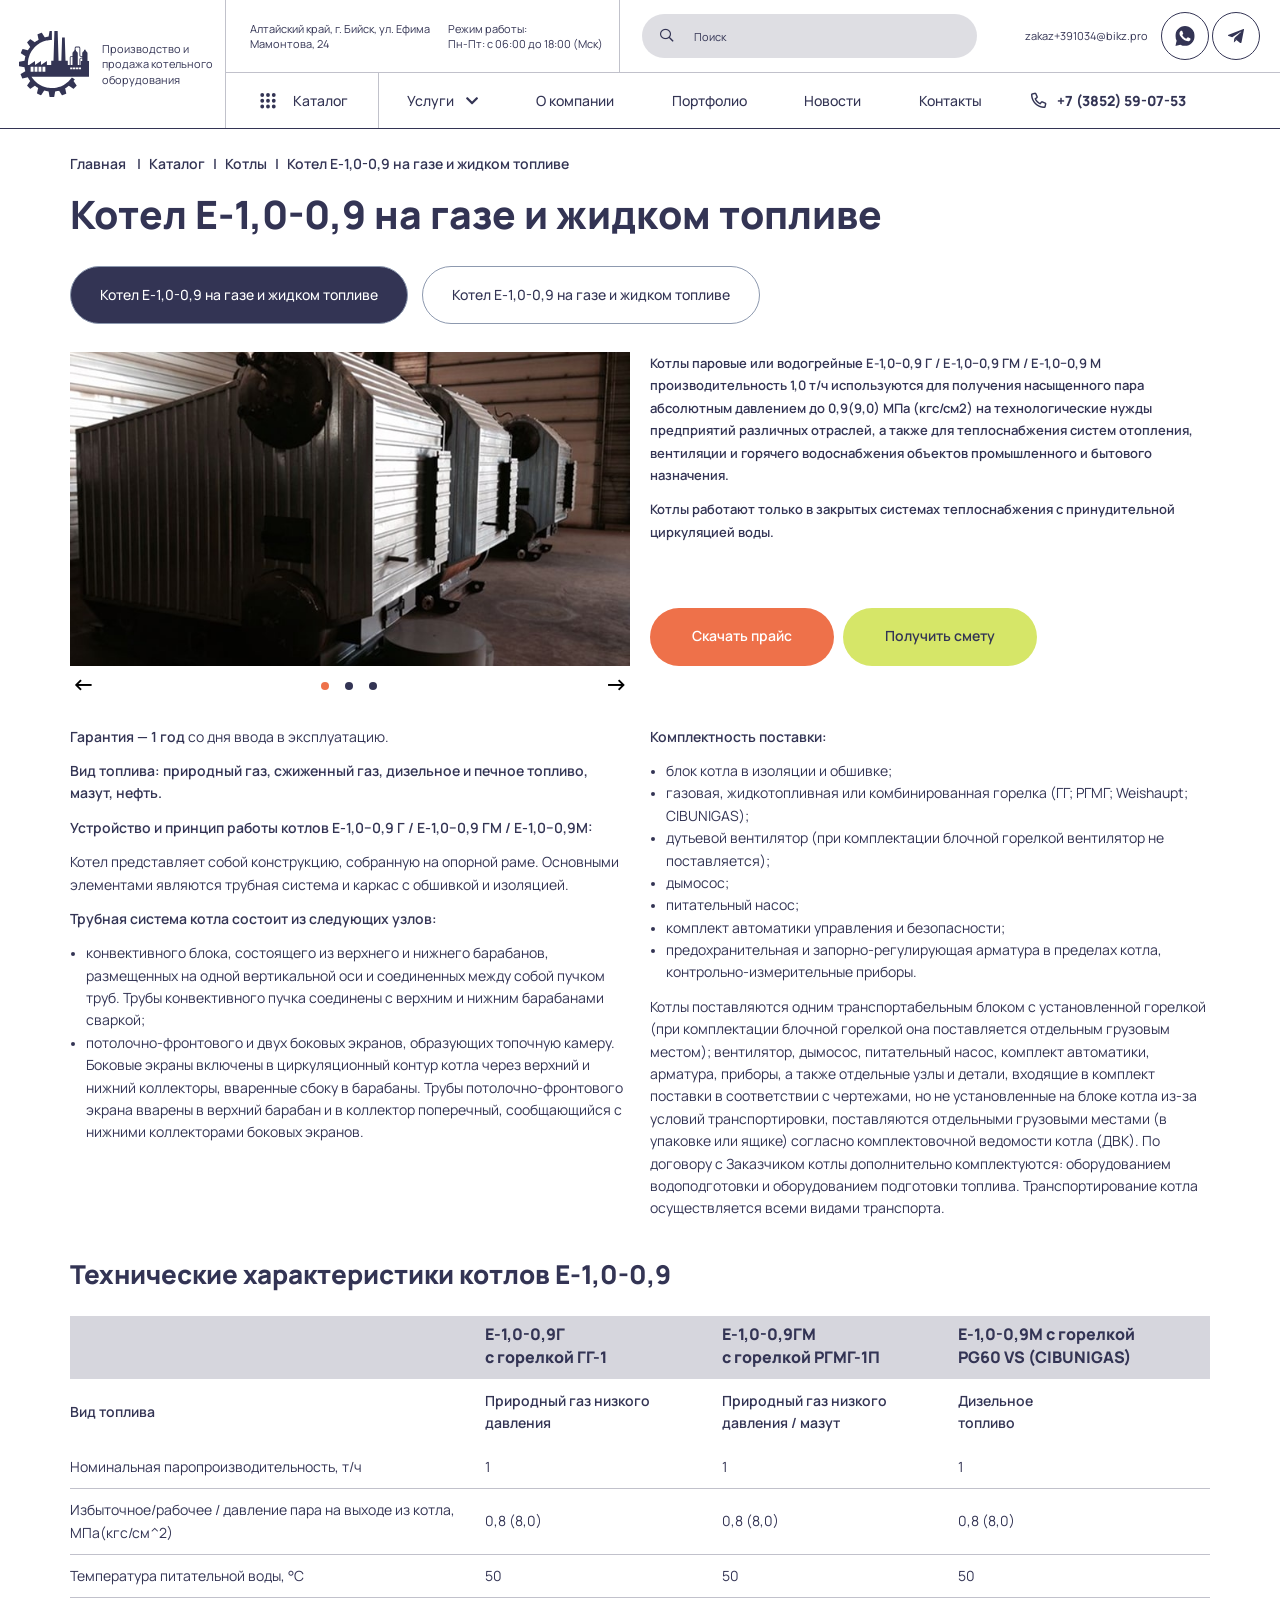
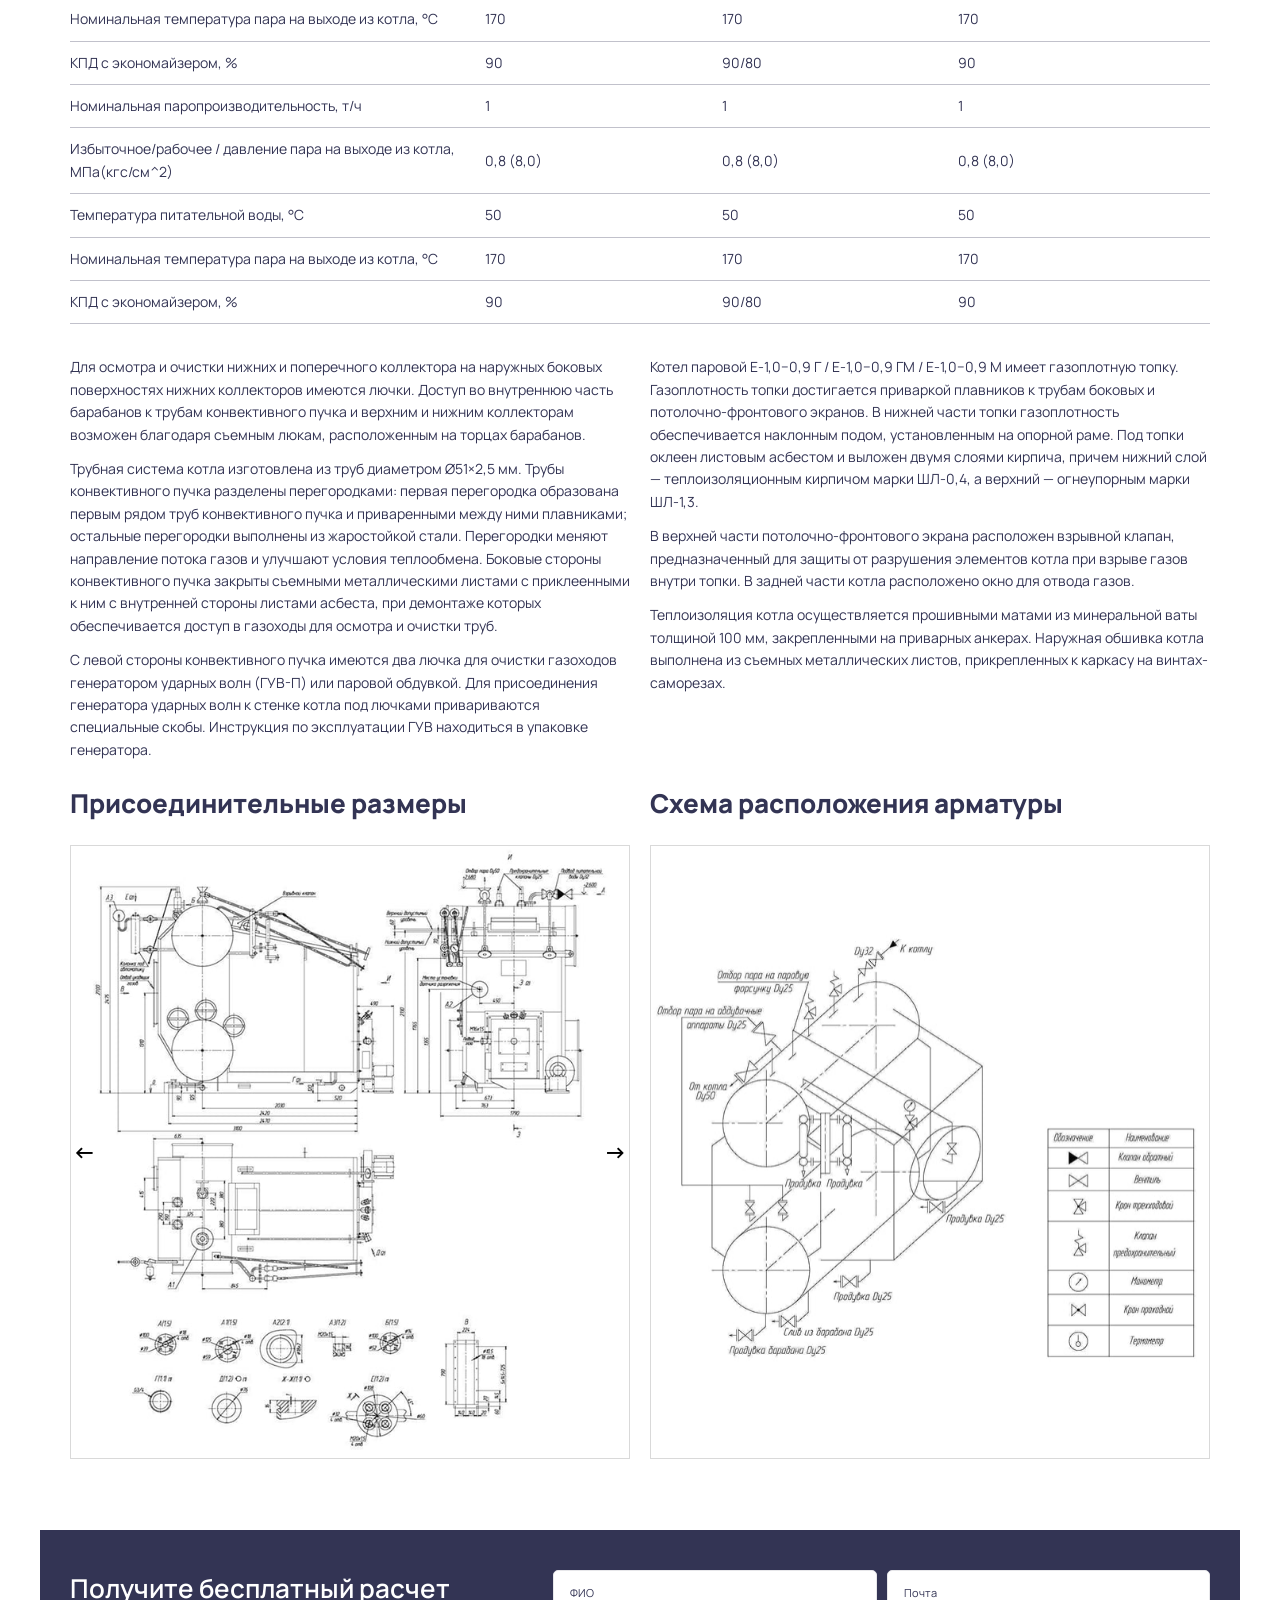
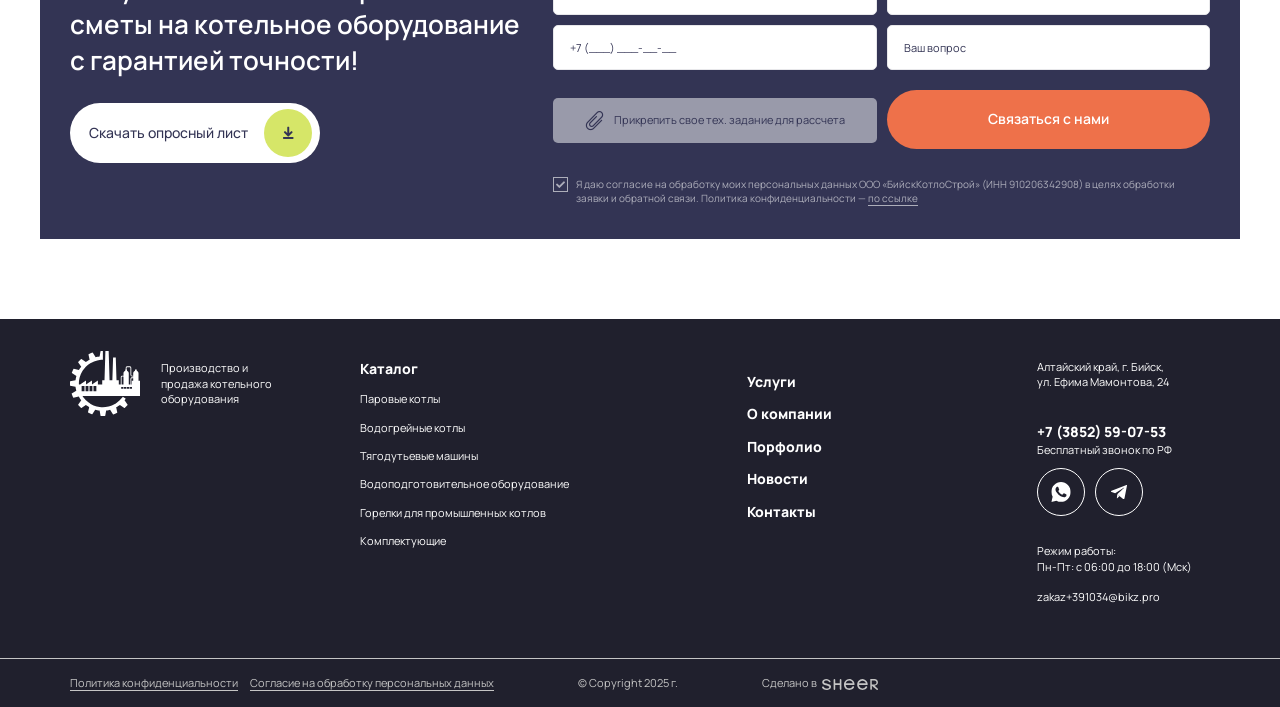
==== commit e6dd7145: "Add files via upload" ====
--- a/card.html
+++ b/card.html
@@ -17,8 +17,8 @@
 	<link rel="stylesheet" href="libs/fancybox-master/dist/jquery.fancybox.min.css" />
 	<link rel="stylesheet" href="libs/slick-1.5.9/slick/slick.css" />
 	<link rel="stylesheet" href="css/fonts.css" />
-	<link rel="stylesheet" href="css/main.css?ver=1.3" />
-	<link rel="stylesheet" href="css/media.css?ver=1.3" />
+	<link rel="stylesheet" href="css/main.css?ver=1.5" />
+	<link rel="stylesheet" href="css/media.css?ver=1.5" />
 </head>
 <body>
 
@@ -476,7 +476,7 @@
 									<p>Котлы работают только в закрытых системах теплоснабжения с принудительной циркуляцией воды.</p>
 									<div class="card-buttons">
 										<a href="#" class="btn-main">Скачать прайс</a>
-										<a href="#modal-callback" class="btn-main btn-main_primary fancybox">Получить смету</a>
+										<a href="#modal-estimate" class="btn-main btn-main_primary fancybox">Получить смету</a>
 									</div>
 								</div>
 							</div>
@@ -787,7 +787,7 @@
 					</label>
 				</div>
 			</form>
-		</div>
+		</div> 
 	</div>
 
 	<div id="modal-estimate" class="modal-block">
@@ -823,7 +823,7 @@
 	<script src="libs/slick-1.5.9/slick/slick.min.js"></script>
 	<script src="libs/mask/jquery.maskedinput.js"></script>
 	<script src="libs/jQueryFormStyler-master/jquery.formstyler.min.js"></script>
-	<script src="js/common.js?ver=1.3"></script>
+	<script src="js/common.js?ver=1.5"></script>
 	<!-- Yandex.Metrika counter --><!-- /Yandex.Metrika counter -->
 	<!-- Google Analytics counter --><!-- /Google Analytics counter -->
 </body>
--- a/css/main.css
+++ b/css/main.css
@@ -1008,6 +1008,7 @@
 	border-radius: 70px 70px 0 0;
 	background: #e7e7ea;
 }
+.item-portfolio__slider:not(.slick-initialized)>*:not(:first-child),
 .slider-history:not(.slick-initialized)>*:not(:first-child),
 .slider-history:not(.slick-initialized)>*:not(:first-child),
 .slider-images:not(.slick-initialized)>*:not(:first-child),
@@ -1018,6 +1019,7 @@
 .slider-documents:not(.slick-initialized)>*:not(:first-child) {
 	display: none;
 }
+.item-portfolio__slider .slick-track,
 .slider-partners .slick-track,
 .slider-history .slick-track,
 .slider-images .slick-track,
@@ -1027,6 +1029,7 @@
 .slider-documents .slick-track {
 	display: flex !important;
 }
+.item-portfolio__slider .slick-slide,
 .slider-partners .slick-slide,
 .slider-history .slick-slide,
 .slider-images .slick-slide,
@@ -1042,6 +1045,7 @@
 .slider-documents .slick-list {
 	margin: 0 -12px;
 }
+.item-portfolio__slider .slick-slide,
 .slider-history .slick-slide,
 .slider-images .slick-slide,
 .slider-card .slick-slide,
@@ -1235,7 +1239,7 @@
 	vertical-align: middle;
 }
 .slick-dots {
-	gap: 7px;
+	gap: 14px;
 	bottom: 0;
 	left: 0;
 	width: 100%;
@@ -1245,8 +1249,8 @@
 	position: absolute;
 }
 .slick-dots li {
-	width: 8px;
-	height: 8px;
+	width: 10px;
+	height: 10px;
 	margin: 0;
 	transition: all 0.3s;
 }
@@ -2052,7 +2056,7 @@
 	font-weight: 500;
 	margin-top: auto;
 }
-.row.row_catalog > div {
+.row.row_catalog>div {
 	margin-bottom: 32px;
 }
 .row.row_catalog {
@@ -2094,4 +2098,275 @@
 }
 .item-sidebar__content li.active a {
 	color: #EE714A;
+}
+
+.page-news {
+	padding-top: 48px;
+	padding-bottom: 110px;
+}
+.page-news .title-section {
+	margin-bottom: 40px;
+}
+.item-news {
+	gap: 16px;
+	border-radius: 0 0 28px 0;
+	background: #e7e7ea;
+	display: grid;
+	grid-template-columns: 1fr 1fr;
+	position: relative;
+	color: #333454;
+	z-index: 1;
+	overflow: hidden;
+	transition: all 1.5s;
+}
+.item-news__image {
+	height: 286px;
+	display: block;
+}
+.item-news__image img {
+	width: 100%;
+	height: 100%;
+	object-fit: cover;
+	font-family: 'object-fit: cover;';
+	transition: all 2s;
+}
+.item-news__content {
+	padding: 16px 12px;
+	display: flex;
+	flex-direction: column;
+	align-items: flex-start;
+}
+.item-news__date {
+	margin-bottom: 16px;
+	display: block;
+}
+.item-news__title {
+	font-size: 20px;
+	margin-right: 10px;
+	font-weight: 700;
+	line-height: 140%;
+	display: block;
+}
+.item-news__content .btn-arrow {
+	position: relative;
+	margin-top: auto;
+	margin-left: auto;
+}
+.pager {
+	height: 35px;
+	margin-top: 45px;
+	gap: 82px;
+	position: relative;
+	display: flex;
+	align-items: center;
+	justify-content: center;
+	position: relative;
+}
+.page-numbers {
+	font-size: 18px;
+	line-height: 160%;
+	font-weight: 600;
+	color: #333454;
+}
+.page-numbers.current {
+	color: #ee714a;
+}
+.prev.page-numbers,
+.next.page-numbers {
+	width: 35px;
+	height: 35px;
+	font-size: 22px;
+	color: #333454;
+	display: flex;
+	align-items: center;
+	justify-content: center;
+	position: absolute;
+	top: 0;
+	bottom: 0;
+	margin: auto;
+	display: flex;
+	align-items: center;
+	justify-content: center;
+}
+.prev.page-numbers {
+	left: 0px;
+}
+.next.page-numbers {
+	right: 0px;
+}
+
+.page-article {
+	padding-bottom: 100px;
+}
+.article-top {
+	padding-bottom: 46px;
+	background: #8d99af;
+}
+.article-top h1 {
+	font-size: 42px;
+	line-height: 140%;
+	font-weight: 700;
+}
+.article-top__image {
+	margin-left: 95px;
+}
+.article-top img {
+	height: auto;
+	max-width: 100%;
+}
+.article-content {
+	max-width: 955px;
+	padding-top: 48px;
+	margin: 0 auto;
+}
+.article-content strong {
+	font-weight: 600;
+}
+.article-content ul li,
+.article-content p {
+	margin-bottom: 20px;
+}
+.article-content ul {
+	padding-left: 20px;
+}
+.article-content ul li {
+	list-style-type: disc;
+}
+.article-content h2 {
+	font-size: 32px;
+	margin-top: 39px;
+	margin-bottom: 20px;
+	line-height: 140%;
+	font-weight: 700;
+}
+.article-content img {
+	margin: 35px 0;
+	border: 1px solid #d9d9d9;
+	max-width: 100%;
+	height: auto;
+	display: block;
+}
+.page-card_service {
+	padding-top: 40px;
+}
+.page-card_service .title-section {
+	max-width: 955px;
+}
+.page-card_service .tabs {
+	margin-top: 60px;
+	gap: 8px;
+}
+.content-service strong {
+	font-weight: 600;
+}
+.content-service ol {
+	padding-left: 20px;
+}
+.content-service ol li {
+	margin-bottom: 5px;
+}
+.content-service p {
+	margin-bottom: 10px;
+}
+.content-service__image {
+	padding: 5px;
+	display: flex;
+	align-items: center;
+	justify-content: center;
+	border: 1px solid #d9d9d9;
+}
+.content-service__image img {
+	max-width: 100%;
+	max-height: 100%;
+}
+.content-service .title-middle {
+	margin-bottom: 18px;
+}
+
+.page-portfolio {
+	padding-top: 45px;
+	padding-bottom: 100px;
+}
+.page-portfolio .tabs {
+	gap: 8px;
+}
+.page-portfolio .descr-section {
+	margin-bottom: 45px;
+}
+.item-portfolio {
+	display: flex;
+	flex-direction: column;
+	align-items: flex-start;
+	min-height: 100%;
+}
+.item-portfolio__image {
+	height: 396px;
+	display: block;
+	width: 100%;
+}
+.item-portfolio__image img {
+	width: 100%;
+	height: 100%;
+	object-fit: cover;
+	font-family: 'object-fit: cover;';
+	transition: all 2s;
+}
+.item-portfolio__slider {
+	margin-bottom: 14px;
+	width: 100%;
+}
+.item-portfolio__slider .slick-prev {
+	left: 13px;
+}
+.item-portfolio__slider .slick-next {
+	right: 13px;
+}
+.item-portfolio__slider .slick-arrow {
+	font-size: 20px;
+	background: #fff;
+}
+.item-portfolio__title {
+	font-size: 24px;
+	margin-bottom: 12px;
+	font-weight: 700;
+	line-height: 140%;
+	color: #333454;
+	display: block;
+}
+.item-portfolio__text p {
+	margin-bottom: 10px;
+}
+.item-portfolio__text strong {
+	font-weight: 600;
+}
+.item-portfolio__text {
+	max-width: 580px;
+}
+.item-portfolio__text ul {
+	padding-left: 20px;
+}
+.item-portfolio__text ul li {
+	list-style-type: disc;
+}
+.item-portfolio .slick-dots {
+	bottom: 15px;
+}
+.item-portfolio__buttons {
+	padding-top: 35px;
+	gap: 8px;
+	margin-top: auto;
+	display: flex;
+	align-items: center;
+	width: 100%;
+}
+.item-portfolio .btn-main {
+	height: 61px;
+	font-size: 18px;
+	padding: 0 36px;
+}
+.row.row_portfolio>div {
+	margin-bottom: 47px;
+}
+.row.row_portfolio {
+	margin-bottom: -47px;
 }
--- a/css/media.css
+++ b/css/media.css
@@ -822,6 +822,148 @@
         padding: 8px 13px;
         border-radius: 2px;
     }
+    .btn-arrow {
+        width: 50px;
+        height: 50px;
+        font-size: 16px;
+    }
+    .page-news {
+        padding-top: 38px;
+        padding-bottom: 88px;
+    }
+    .page-news .title-section {
+        margin-bottom: 32px;
+    }
+    .item-news {
+        gap: 13px;
+        border-radius: 0 0 22px 0;
+    }
+    .item-news__image {
+        height: 228px;
+    }
+    .item-news__content {
+        padding: 13px 10px;
+    }
+    .item-news__date {
+        margin-bottom: 13px;
+    }
+    .item-news__title {
+        font-size: 16px;
+        margin-right: 8px;
+    }
+    .pager {
+        height: 28px;
+        margin-top: 36px;
+        gap: 65px;
+    }
+    .page-numbers {
+        font-size: 14px;
+    }
+    .prev.page-numbers,
+    .next.page-numbers {
+        width: 28px;
+        height: 28px;
+        font-size: 18px;
+    }
+
+    .page-article {
+        padding-bottom: 80px;
+    }
+    .article-top {
+        padding-bottom: 37px;
+    }
+    .article-top h1 {
+        font-size: 33px;
+    }
+    .article-top__image {
+        margin-left: 76px;
+    }
+    .article-content {
+        max-width: 760px;
+        padding-top: 38px;
+    }
+    .article-content strong {
+        font-weight: 600;
+    }
+    .article-content ul li,
+    .article-content p {
+        margin-bottom: 16px;
+    }
+    .article-content ul {
+        padding-left: 16px;
+    }
+    .article-content h2 {
+        font-size: 25px;
+        margin-top: 31px;
+        margin-bottom: 16px;
+    }
+    .article-content img {
+        margin: 28px 0;
+    }
+    .card-content {
+        font-size: 13px;
+    }
+
+    .page-portfolio {
+        padding-top: 36px;
+        padding-bottom: 80px;
+    }
+    .page-portfolio .tabs {
+        gap: 6px;
+    }
+    .page-portfolio .descr-section {
+        margin-bottom: 36px;
+    }
+    .item-portfolio {
+        display: flex;
+    }
+    .item-portfolio__image {
+        height: 315px;
+    }
+    .item-portfolio__slider {
+        margin-bottom: 11px;
+        width: 100%;
+    }
+    .item-portfolio__slider .slick-prev {
+        left: 10px;
+    }
+    .item-portfolio__slider .slick-next {
+        right: 10px;
+    }
+    .item-portfolio__slider .slick-arrow {
+        font-size: 16px;
+    }
+    .item-portfolio__title {
+        font-size: 19px;
+        margin-bottom: 10px;
+    }
+    .item-portfolio__text p {
+        margin-bottom: 8px;
+    }
+    .item-portfolio__text {
+        max-width: 462px;
+    }
+    .item-portfolio__text ul {
+        padding-left: 16px;
+    }
+    .item-portfolio .slick-dots {
+        bottom: 12px;
+    }
+    .item-portfolio__buttons {
+        padding-top: 28px;
+        gap: 6px;
+    }
+    .item-portfolio .btn-main {
+        height: 49px;
+        font-size: 14px;
+        padding: 0 29px;
+    }
+    .row.row_portfolio>div {
+        margin-bottom: 37px;
+    }
+    .row.row_portfolio {
+        margin-bottom: -37px;
+    }
 
 }
 
@@ -1581,6 +1723,164 @@
     .item-sidebar__content li a {
         padding: 6px 10px;
         border-radius: 2px;
+    }
+
+
+    .page-news {
+        padding-top: 30px;
+        padding-bottom: 69px;
+    }
+    .page-news .title-section {
+        margin-bottom: 25px;
+    }
+    .item-news {
+        gap: 10px;
+        border-radius: 0 0 17px 0;
+    }
+    .item-news__image {
+        height: 179px;
+    }
+    .item-news__content {
+        padding: 10px 8px;
+    }
+    .item-news__date {
+        margin-bottom: 10px;
+    }
+    .item-news__title {
+        font-size: 13px;
+        margin-right: 0;
+    }
+    .pager {
+        height: 22px;
+        margin-top: 28px;
+        gap: 51px;
+    }
+    .page-numbers {
+        font-size: 11px;
+    }
+    .prev.page-numbers,
+    .next.page-numbers {
+        width: 22px;
+        height: 22px;
+        font-size: 14px;
+    }
+    .btn-arrow {
+        width: 42px;
+        height: 42px;
+        font-size: 14px;
+    }
+
+
+    .page-article {
+        padding-bottom: 63px;
+    }
+    .article-top {
+        padding-bottom: 29px;
+    }
+    .article-top h1 {
+        font-size: 26px;
+    }
+    .article-top__image {
+        margin-left: 60px;
+    }
+    .article-content {
+        max-width: 597px;
+        padding-top: 30px;
+    }
+    .article-content strong {
+        font-weight: 600;
+    }
+    .article-content ul li,
+    .article-content p {
+        margin-bottom: 13px;
+    }
+    .article-content ul {
+        padding-left: 13px;
+    }
+    .article-content h2 {
+        font-size: 20px;
+        margin-top: 24px;
+        margin-bottom: 13px;
+    }
+    .article-content img {
+        margin: 22px 0;
+    }
+    .page-card_service .title-section {
+        max-width: 800px;
+    }
+    .card-content {
+        font-size: 12px;
+        line-height: 140%;
+    }
+    .tabs a {
+        height: 53px;
+        padding: 0 20px;
+        font-size: 12px
+    }
+    .page-card_service .tabs {
+        margin-top: 30px;
+        gap: 5px;
+    }
+
+    .page-portfolio {
+        padding-top: 28px;
+        padding-bottom: 63px;
+    }
+    .page-portfolio .tabs {
+        gap: 5px;
+    }
+    .page-portfolio .descr-section {
+        margin-bottom: 28px;
+    }
+    .item-portfolio {
+        display: flex;
+    }
+    .item-portfolio__image {
+        height: 248px;
+    }
+    .item-portfolio__slider {
+        margin-bottom: 9px;
+        width: 100%;
+    }
+    .item-portfolio__slider .slick-prev {
+        left: 8px;
+    }
+    .item-portfolio__slider .slick-next {
+        right: 8px;
+    }
+    .item-portfolio__slider .slick-arrow {
+        font-size: 13px;
+    }
+    .item-portfolio__title {
+        font-size: 15px;
+        margin-bottom: 8px;
+    }
+    .item-portfolio__text p {
+        margin-bottom: 6px;
+    }
+    .item-portfolio__text {
+        max-width: 363px;
+    }
+    .item-portfolio__text ul {
+        padding-left: 13px;
+    }
+    .item-portfolio .slick-dots {
+        bottom: 9px;
+    }
+    .item-portfolio__buttons {
+        padding-top: 22px;
+        gap: 5px;
+    }
+    .item-portfolio .btn-main {
+        height: 39px;
+        font-size: 11px;
+        padding: 0 23px;
+    }
+    .row.row_portfolio>div {
+        margin-bottom: 29px;
+    }
+    .row.row_portfolio {
+        margin-bottom: -29px;
     }
 
 }
@@ -2635,6 +2935,86 @@
         display: flex;
         justify-content: space-between;
     }
+
+    .item-news {
+        display: block;
+    }
+    .item-news__image {
+        height: 270px;
+    }
+    .item-news__title {
+        font-size: 16px;
+        margin-bottom: 15px;
+    }
+    .page-numbers {
+        font-size: 15px;
+    }
+    .prev.page-numbers, .next.page-numbers {
+        width: 25px;
+        height: 25px;
+        font-size: 18px;
+    }
+    .pager {
+        height: 25px;
+        margin-top: 29px;
+        gap: 44px;
+    }
+    .page-news {
+        padding-top: 25px;
+        padding-bottom: 45px;
+    }
+    .page-news .title-section {
+        margin-bottom: 22px;
+    }
+
+    .article-top__image {
+        margin-top: 25px;
+        margin-left: 0;
+    }
+    .page-article {
+        padding-bottom: 40px;
+    }
+    .page-card_service .title-section {
+        font-size: 25px;
+        max-width: 100%;
+    }
+    .order-mobile {
+        order: -1;
+    }
+    .card-content {
+        font-size: 14px;
+    }
+    .content-service__image {
+        margin-bottom: 20px;
+    }
+    .content-service .title-middle {
+        margin-bottom: 12px;
+    }
+    .page-card_service {
+        padding-bottom: 45px;
+    }
+    .slick-dots {
+        gap: 12px;
+    }
+    .item-portfolio__slider {
+        margin-bottom: 15px;
+    }
+    .item-portfolio__title {
+        font-size: 17px;
+        margin-bottom: 14px;
+    }
+    .item-portfolio .btn-main {
+        height: 45px;
+        font-size: 13px;
+        padding: 0 7px;
+        flex-grow: 1;
+    }
+    .item-portfolio__buttons {
+        padding-top: 18px;
+    }
+    .page-portfolio {
+        padding-bottom: 50px;
+    }
 }
 
 /* Extra Small Devices, Phones */
@@ -2684,15 +3064,19 @@
     .btn-main.btn-main_page:hover {
         background: #e54c1d;
     }
+    .item-news:hover .btn-arrow::before,
     .item-category:hover .btn-arrow::before {
         transform: scale(20);
     }
+    .item-news:hover .btn-arrow,
     .item-category:hover .btn-arrow {
         background: #333454;
     }
+    .item-news:hover .btn-arrow i,
     .item-category:hover .btn-arrow i {
         transform: rotate(45deg);
     }
+    .item-news:hover,
     .item-category:hover .title-middle {
         color: #fff;
     }
@@ -2746,6 +3130,7 @@
     .item-catalog:hover {
         box-shadow: 0 5px 10px #ccc;
     }
+    .page-numbers:hover,
     .item-sidebar__head:hover,
     .item-sidebar__content a:hover {
         color: #EE714A;
@@ -2761,15 +3146,19 @@
     .btn-main.btn-main_page:active {
         background: #e54c1d;
     }
+    .item-news:active .btn-arrow::before,
     .item-category:active .btn-arrow::before {
         transform: scale(20);
     }
+    .item-news:active .btn-arrow,
     .item-category:active .btn-arrow {
         background: #333454;
     }
+    .item-news:active .btn-arrow i,
     .item-category:active .btn-arrow i {
         transform: rotate(45deg);
     }
+    .item-news:active,
     .item-category:active .title-middle {
         color: #fff;
     }
